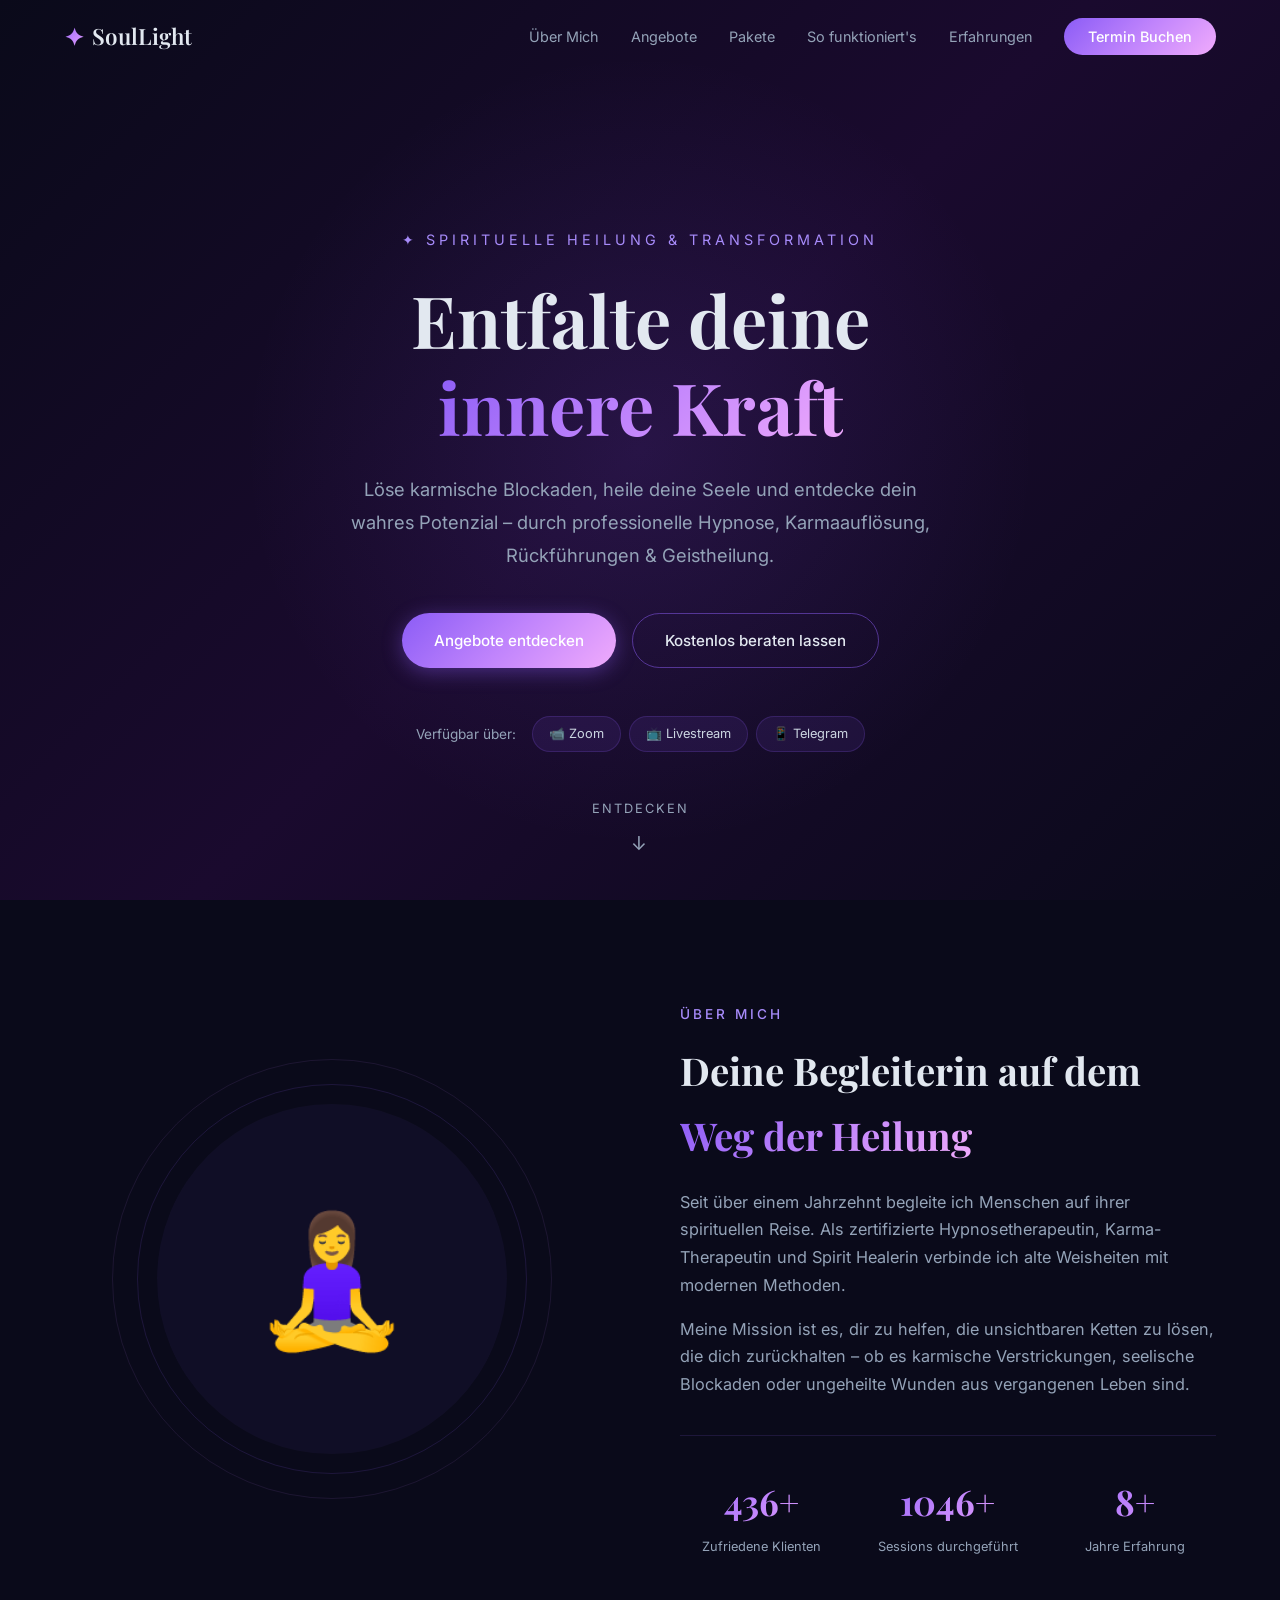
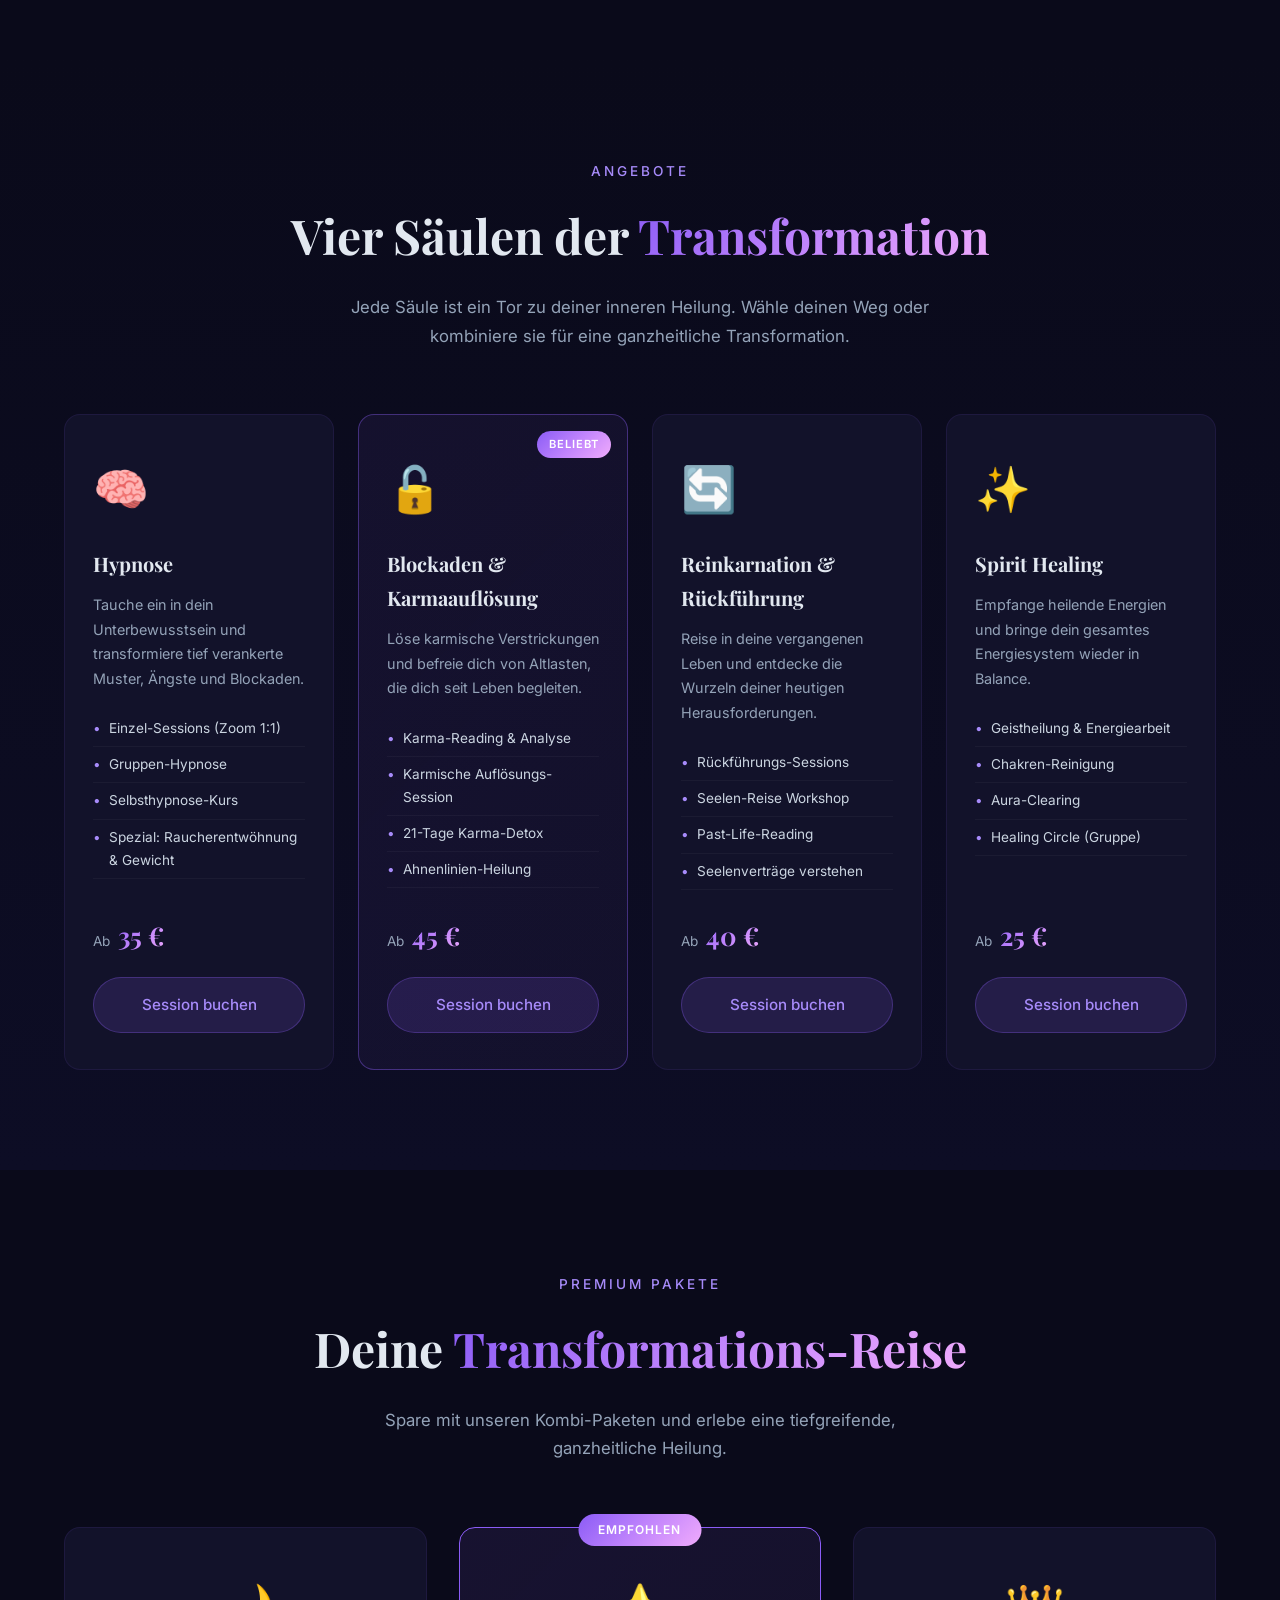
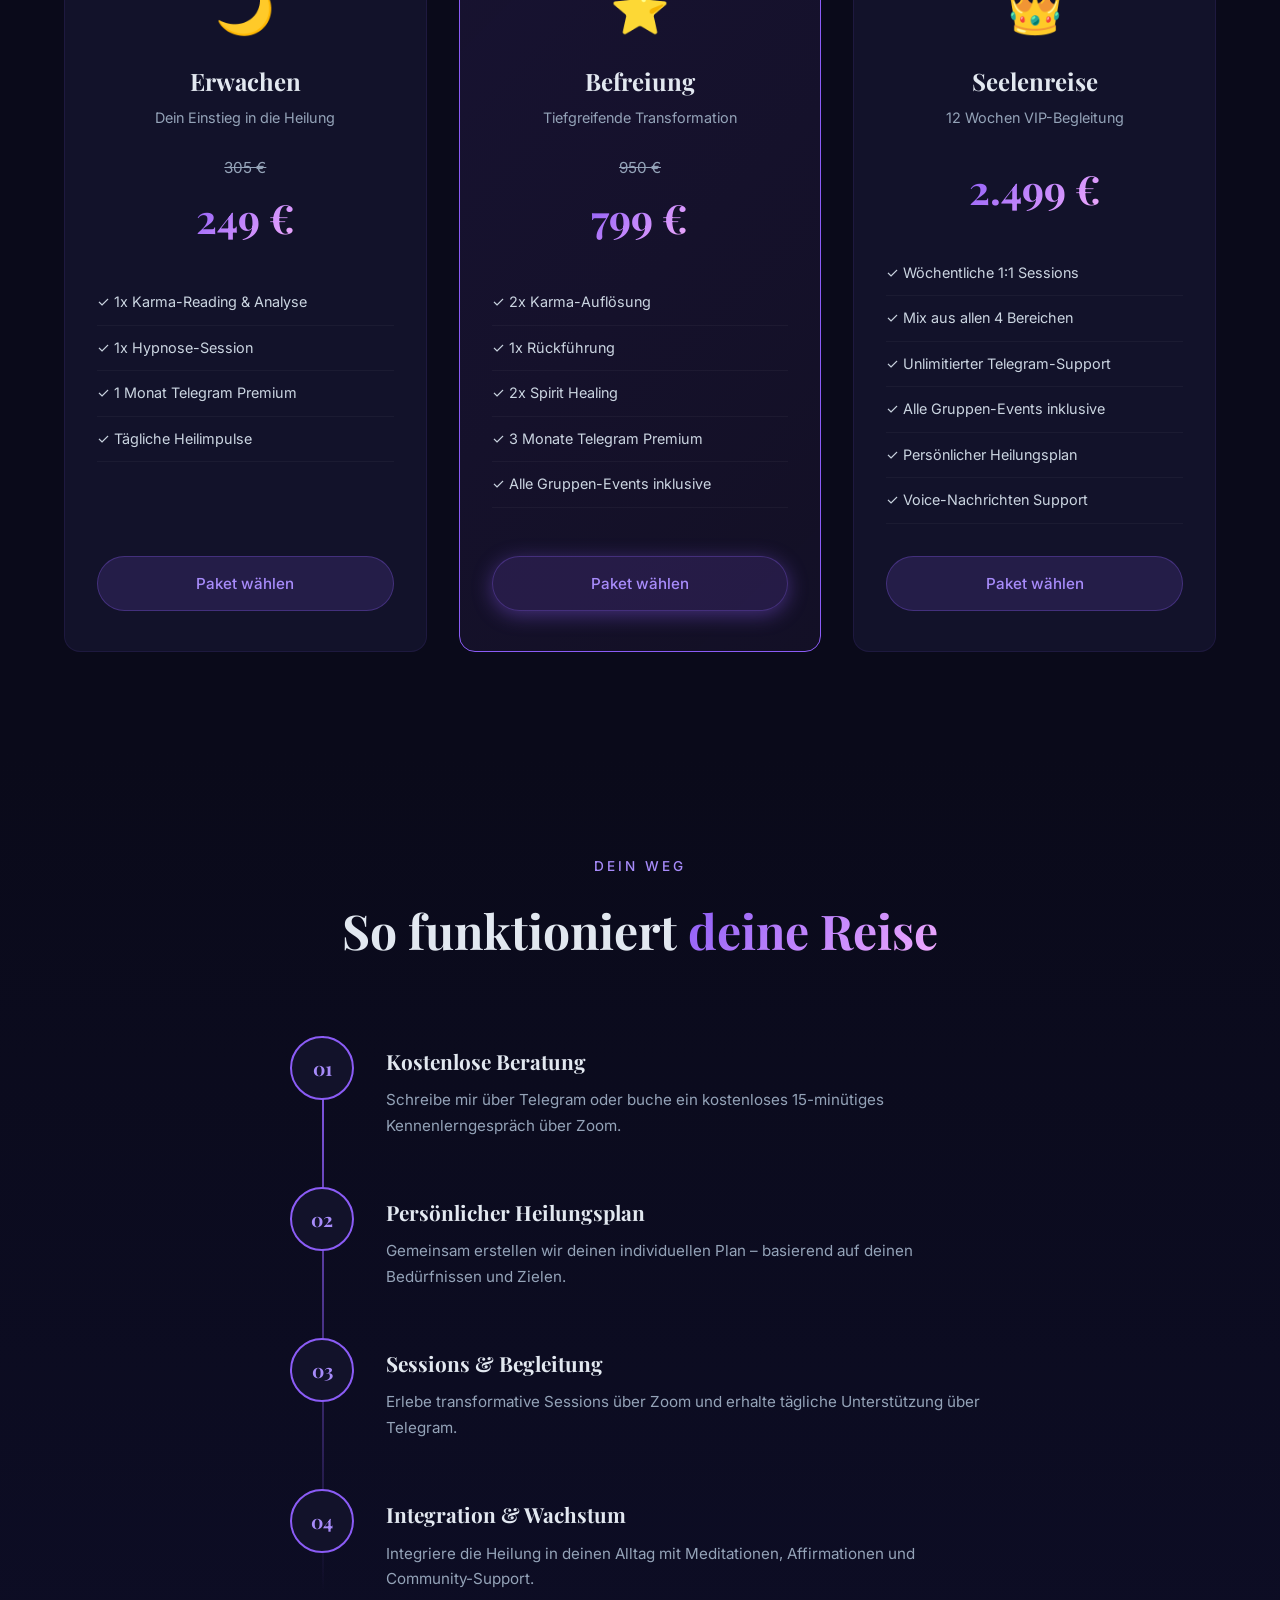
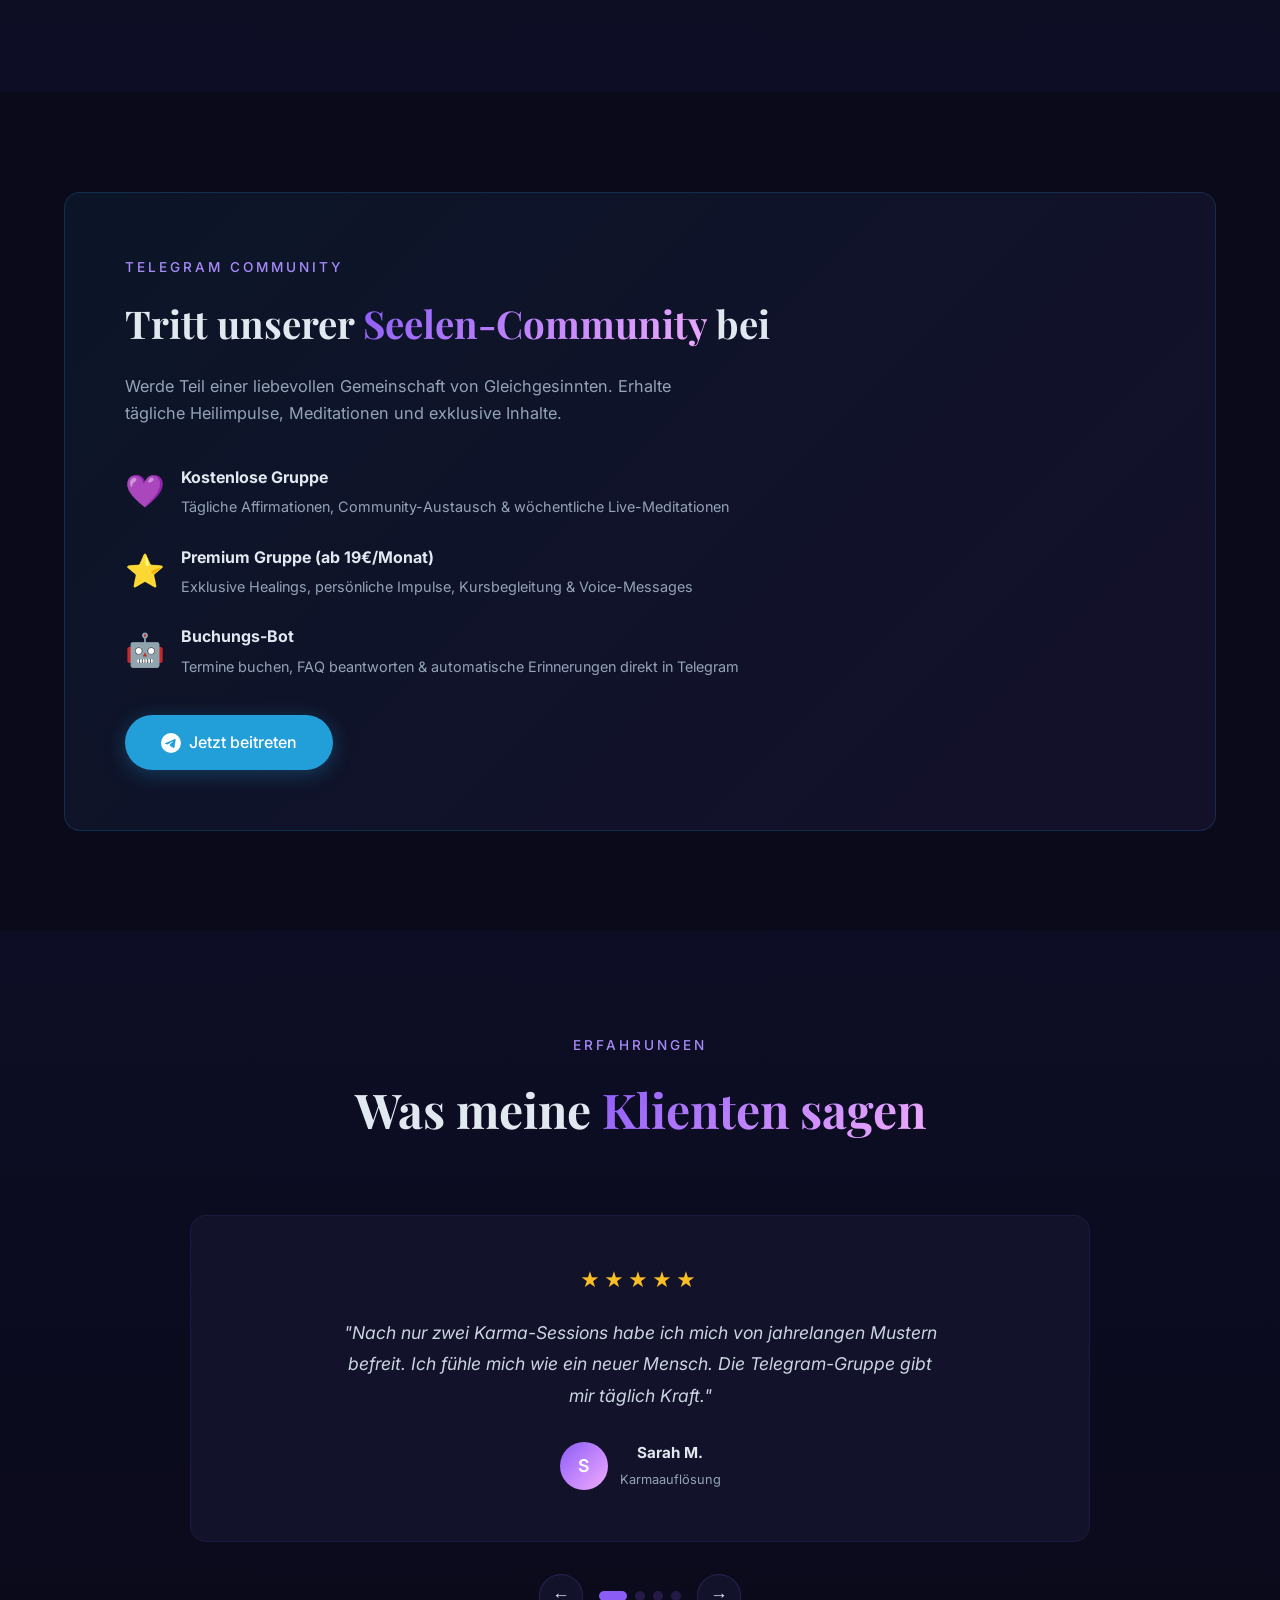
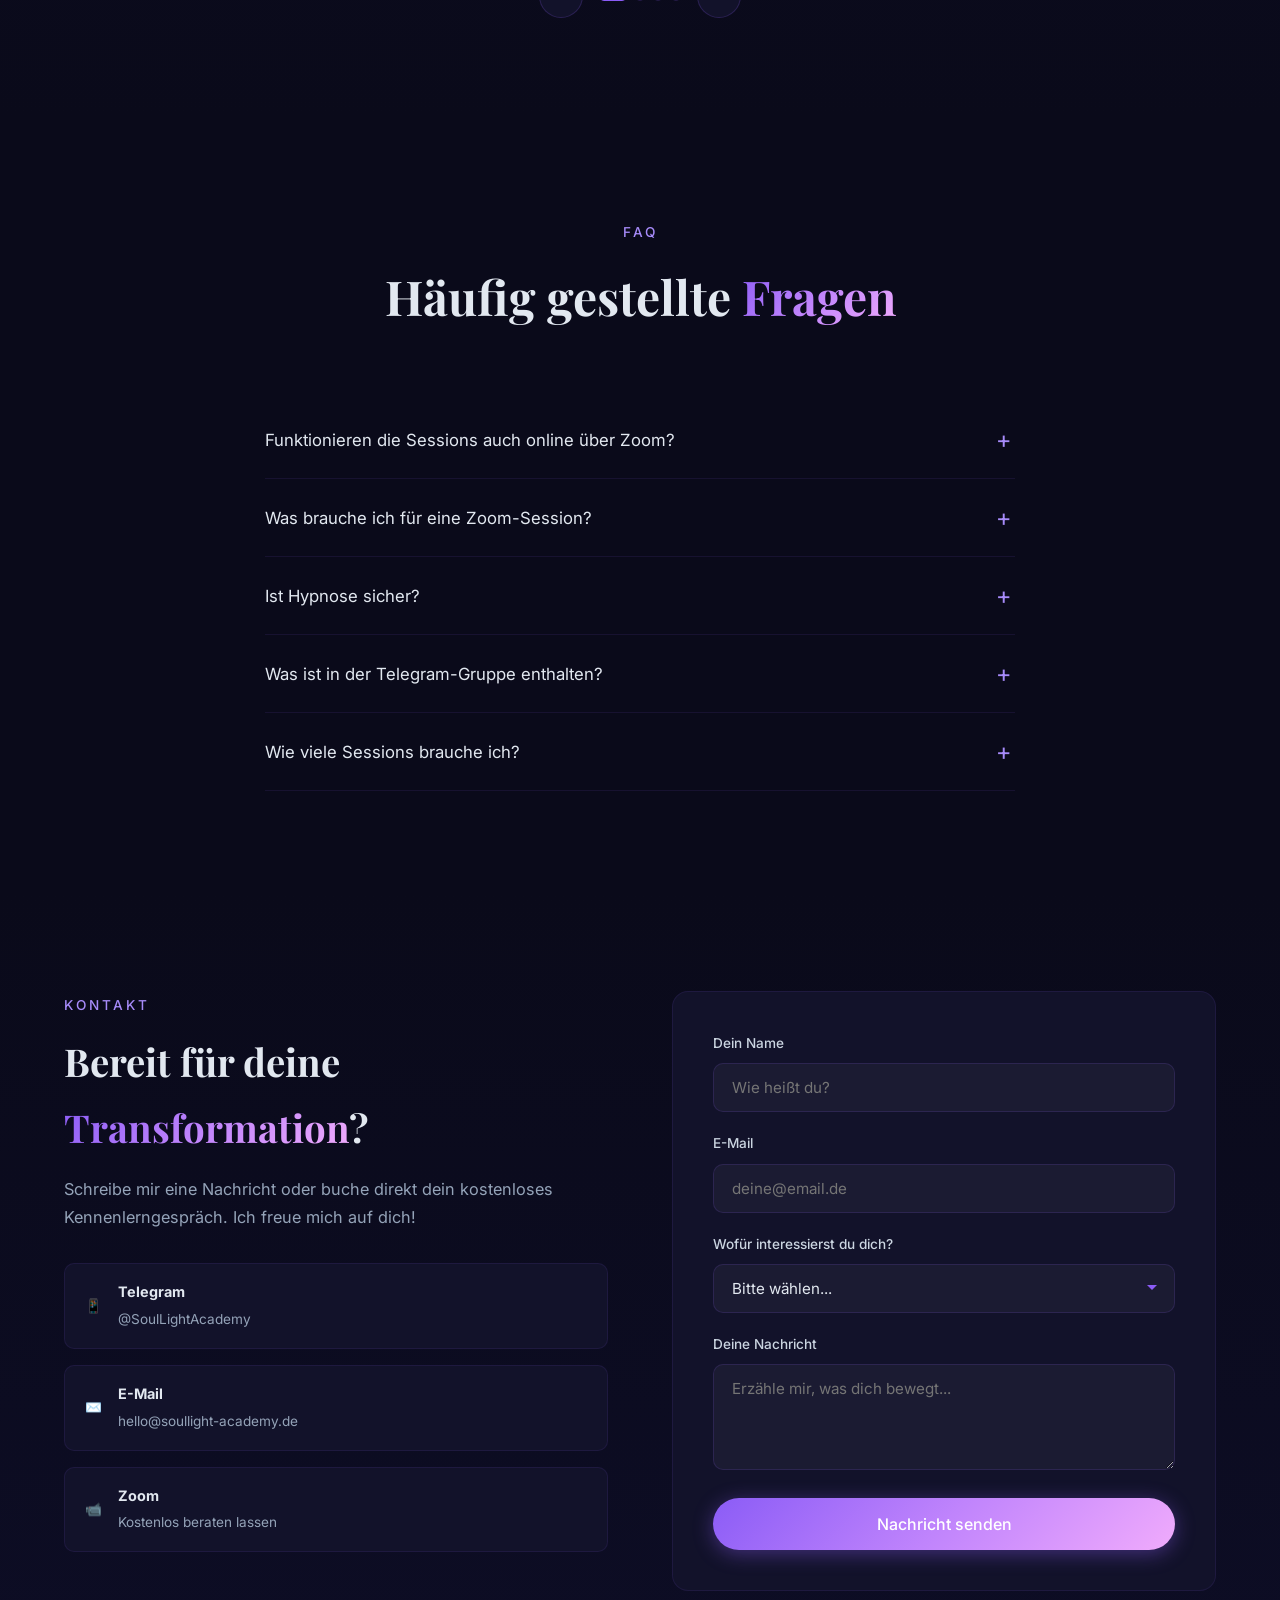
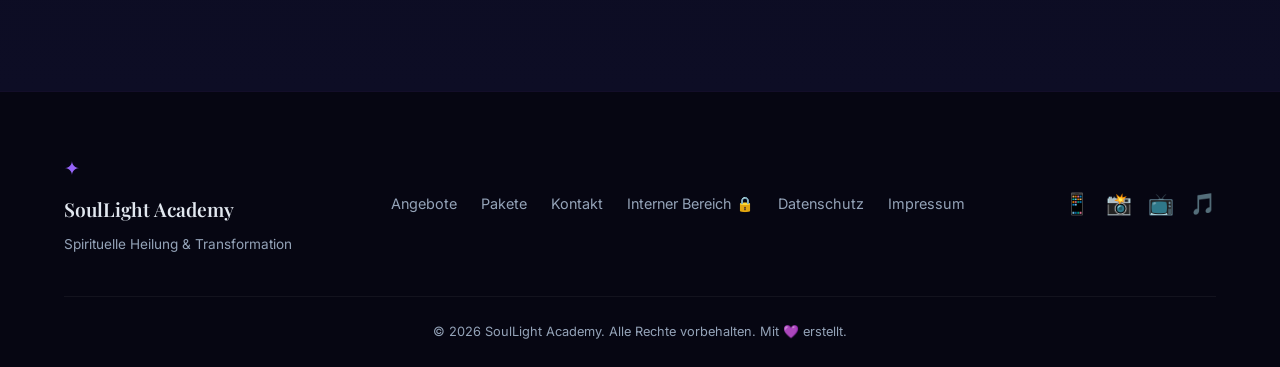
==== index.html @ 34b4da21 "SoulLight Academy - Initial commit: Homepage, Konzept, Login, Business Plan" ====
<!DOCTYPE html>
<html lang="de">
<head>
    <meta charset="UTF-8">
    <meta name="viewport" content="width=device-width, initial-scale=1.0">
    <title>SoulLight Academy – Spirituelle Heilung & Transformation</title>
    <meta name="description" content="Hypnose, Karmaauflösung, Reinkarnation & Spirit Healing – Online Sessions über Zoom, Livestream & Telegram. Deine spirituelle Reise beginnt hier.">
    <link rel="preconnect" href="https://fonts.googleapis.com">
    <link rel="preconnect" href="https://fonts.gstatic.com" crossorigin>
    <link href="https://fonts.googleapis.com/css2?family=Playfair+Display:ital,wght@0,400;0,600;0,700;1,400&family=Inter:wght@300;400;500;600&display=swap" rel="stylesheet">
    <link rel="stylesheet" href="styles.css">
</head>
<body>
    <!-- ===== NAVIGATION ===== -->
    <nav class="navbar" id="navbar">
        <div class="nav-container">
            <a href="#hero" class="nav-logo">
                <span class="logo-icon">✦</span>
                <span>SoulLight</span>
            </a>
            <ul class="nav-links" id="navLinks">
                <li><a href="#about">Über Mich</a></li>
                <li><a href="#services">Angebote</a></li>
                <li><a href="#packages">Pakete</a></li>
                <li><a href="#process">So funktioniert's</a></li>
                <li><a href="#testimonials">Erfahrungen</a></li>
                <li><a href="#contact" class="nav-cta">Termin Buchen</a></li>
            </ul>
            <button class="nav-toggle" id="navToggle" aria-label="Menü öffnen">
                <span></span><span></span><span></span>
            </button>
        </div>
    </nav>

    <!-- ===== HERO ===== -->
    <section class="hero" id="hero">
        <div class="hero-particles" id="particles"></div>
        <div class="hero-content">
            <p class="hero-tagline" data-aos="fade-up">✦ Spirituelle Heilung & Transformation</p>
            <h1 data-aos="fade-up" data-delay="100">
                Entfalte deine<br>
                <span class="gradient-text">innere Kraft</span>
            </h1>
            <p class="hero-description" data-aos="fade-up" data-delay="200">
                Löse karmische Blockaden, heile deine Seele und entdecke dein wahres Potenzial – 
                durch professionelle Hypnose, Karmaauflösung, Rückführungen & Geistheilung.
            </p>
            <div class="hero-buttons" data-aos="fade-up" data-delay="300">
                <a href="#services" class="btn btn-primary">Angebote entdecken</a>
                <a href="#contact" class="btn btn-outline">Kostenlos beraten lassen</a>
            </div>
            <div class="hero-platforms" data-aos="fade-up" data-delay="400">
                <span>Verfügbar über:</span>
                <div class="platform-badges">
                    <span class="badge">📹 Zoom</span>
                    <span class="badge">📺 Livestream</span>
                    <span class="badge">📱 Telegram</span>
                </div>
            </div>
        </div>
        <div class="hero-scroll">
            <a href="#about">
                <span>Entdecken</span>
                <div class="scroll-arrow">↓</div>
            </a>
        </div>
    </section>

    <!-- ===== ABOUT ===== -->
    <section class="section about" id="about">
        <div class="container">
            <div class="about-grid">
                <div class="about-image" data-aos="fade-right">
                    <div class="image-placeholder">
                        <div class="aura-ring"></div>
                        <div class="aura-ring ring-2"></div>
                        <div class="about-icon">🧘‍♀️</div>
                    </div>
                </div>
                <div class="about-content" data-aos="fade-left">
                    <span class="section-label">Über Mich</span>
                    <h2>Deine Begleiterin auf dem <span class="gradient-text">Weg der Heilung</span></h2>
                    <p>
                        Seit über einem Jahrzehnt begleite ich Menschen auf ihrer spirituellen Reise. 
                        Als zertifizierte Hypnosetherapeutin, Karma-Therapeutin und Spirit Healerin 
                        verbinde ich alte Weisheiten mit modernen Methoden.
                    </p>
                    <p>
                        Meine Mission ist es, dir zu helfen, die unsichtbaren Ketten zu lösen, 
                        die dich zurückhalten – ob es karmische Verstrickungen, seelische Blockaden 
                        oder ungeheilte Wunden aus vergangenen Leben sind.
                    </p>
                    <div class="about-stats">
                        <div class="stat">
                            <span class="stat-number" data-count="500">0</span>
                            <span class="stat-label">Zufriedene Klienten</span>
                        </div>
                        <div class="stat">
                            <span class="stat-number" data-count="1200">0</span>
                            <span class="stat-label">Sessions durchgeführt</span>
                        </div>
                        <div class="stat">
                            <span class="stat-number" data-count="10">0</span>
                            <span class="stat-label">Jahre Erfahrung</span>
                        </div>
                    </div>
                </div>
            </div>
        </div>
    </section>

    <!-- ===== SERVICES ===== -->
    <section class="section services" id="services">
        <div class="container">
            <div class="section-header" data-aos="fade-up">
                <span class="section-label">Angebote</span>
                <h2>Vier Säulen der <span class="gradient-text">Transformation</span></h2>
                <p class="section-desc">Jede Säule ist ein Tor zu deiner inneren Heilung. Wähle deinen Weg oder kombiniere sie für eine ganzheitliche Transformation.</p>
            </div>

            <div class="services-grid">
                <!-- Hypnose -->
                <div class="service-card" data-aos="fade-up" data-delay="0">
                    <div class="card-glow"></div>
                    <div class="card-icon">🧠</div>
                    <h3>Hypnose</h3>
                    <p>Tauche ein in dein Unterbewusstsein und transformiere tief verankerte Muster, Ängste und Blockaden.</p>
                    <ul class="card-features">
                        <li>Einzel-Sessions (Zoom 1:1)</li>
                        <li>Gruppen-Hypnose</li>
                        <li>Selbsthypnose-Kurs</li>
                        <li>Spezial: Raucherentwöhnung & Gewicht</li>
                    </ul>
                    <div class="card-price">
                        <span>Ab</span>
                        <strong>35 €</strong>
                    </div>
                    <a href="#contact" class="btn btn-card">Session buchen</a>
                </div>

                <!-- Karma -->
                <div class="service-card featured" data-aos="fade-up" data-delay="100">
                    <div class="card-badge">Beliebt</div>
                    <div class="card-glow"></div>
                    <div class="card-icon">🔓</div>
                    <h3>Blockaden & Karmaauflösung</h3>
                    <p>Löse karmische Verstrickungen und befreie dich von Altlasten, die dich seit Leben begleiten.</p>
                    <ul class="card-features">
                        <li>Karma-Reading & Analyse</li>
                        <li>Karmische Auflösungs-Session</li>
                        <li>21-Tage Karma-Detox</li>
                        <li>Ahnenlinien-Heilung</li>
                    </ul>
                    <div class="card-price">
                        <span>Ab</span>
                        <strong>45 €</strong>
                    </div>
                    <a href="#contact" class="btn btn-card">Session buchen</a>
                </div>

                <!-- Reinkarnation -->
                <div class="service-card" data-aos="fade-up" data-delay="200">
                    <div class="card-glow"></div>
                    <div class="card-icon">🔄</div>
                    <h3>Reinkarnation & Rückführung</h3>
                    <p>Reise in deine vergangenen Leben und entdecke die Wurzeln deiner heutigen Herausforderungen.</p>
                    <ul class="card-features">
                        <li>Rückführungs-Sessions</li>
                        <li>Seelen-Reise Workshop</li>
                        <li>Past-Life-Reading</li>
                        <li>Seelenverträge verstehen</li>
                    </ul>
                    <div class="card-price">
                        <span>Ab</span>
                        <strong>40 €</strong>
                    </div>
                    <a href="#contact" class="btn btn-card">Session buchen</a>
                </div>

                <!-- Spirit Healing -->
                <div class="service-card" data-aos="fade-up" data-delay="300">
                    <div class="card-glow"></div>
                    <div class="card-icon">✨</div>
                    <h3>Spirit Healing</h3>
                    <p>Empfange heilende Energien und bringe dein gesamtes Energiesystem wieder in Balance.</p>
                    <ul class="card-features">
                        <li>Geistheilung & Energiearbeit</li>
                        <li>Chakren-Reinigung</li>
                        <li>Aura-Clearing</li>
                        <li>Healing Circle (Gruppe)</li>
                    </ul>
                    <div class="card-price">
                        <span>Ab</span>
                        <strong>25 €</strong>
                    </div>
                    <a href="#contact" class="btn btn-card">Session buchen</a>
                </div>
            </div>
        </div>
    </section>

    <!-- ===== PACKAGES ===== -->
    <section class="section packages" id="packages">
        <div class="container">
            <div class="section-header" data-aos="fade-up">
                <span class="section-label">Premium Pakete</span>
                <h2>Deine <span class="gradient-text">Transformations-Reise</span></h2>
                <p class="section-desc">Spare mit unseren Kombi-Paketen und erlebe eine tiefgreifende, ganzheitliche Heilung.</p>
            </div>

            <div class="packages-grid">
                <!-- Starter -->
                <div class="package-card" data-aos="fade-up" data-delay="0">
                    <div class="package-header">
                        <span class="package-emoji">🌙</span>
                        <h3>Erwachen</h3>
                        <p class="package-subtitle">Dein Einstieg in die Heilung</p>
                    </div>
                    <div class="package-price">
                        <span class="price-old">305 €</span>
                        <span class="price-current">249 €</span>
                    </div>
                    <ul class="package-features">
                        <li>✓ 1x Karma-Reading & Analyse</li>
                        <li>✓ 1x Hypnose-Session</li>
                        <li>✓ 1 Monat Telegram Premium</li>
                        <li>✓ Tägliche Heilimpulse</li>
                    </ul>
                    <a href="#contact" class="btn btn-package">Paket wählen</a>
                </div>

                <!-- Transformation -->
                <div class="package-card package-featured" data-aos="fade-up" data-delay="100">
                    <div class="package-badge">Empfohlen</div>
                    <div class="package-header">
                        <span class="package-emoji">⭐</span>
                        <h3>Befreiung</h3>
                        <p class="package-subtitle">Tiefgreifende Transformation</p>
                    </div>
                    <div class="package-price">
                        <span class="price-old">950 €</span>
                        <span class="price-current">799 €</span>
                    </div>
                    <ul class="package-features">
                        <li>✓ 2x Karma-Auflösung</li>
                        <li>✓ 1x Rückführung</li>
                        <li>✓ 2x Spirit Healing</li>
                        <li>✓ 3 Monate Telegram Premium</li>
                        <li>✓ Alle Gruppen-Events inklusive</li>
                    </ul>
                    <a href="#contact" class="btn btn-primary btn-package">Paket wählen</a>
                </div>

                <!-- VIP -->
                <div class="package-card" data-aos="fade-up" data-delay="200">
                    <div class="package-header">
                        <span class="package-emoji">👑</span>
                        <h3>Seelenreise</h3>
                        <p class="package-subtitle">12 Wochen VIP-Begleitung</p>
                    </div>
                    <div class="package-price">
                        <span class="price-current">2.499 €</span>
                    </div>
                    <ul class="package-features">
                        <li>✓ Wöchentliche 1:1 Sessions</li>
                        <li>✓ Mix aus allen 4 Bereichen</li>
                        <li>✓ Unlimitierter Telegram-Support</li>
                        <li>✓ Alle Gruppen-Events inklusive</li>
                        <li>✓ Persönlicher Heilungsplan</li>
                        <li>✓ Voice-Nachrichten Support</li>
                    </ul>
                    <a href="#contact" class="btn btn-package">Paket wählen</a>
                </div>
            </div>
        </div>
    </section>

    <!-- ===== PROCESS ===== -->
    <section class="section process" id="process">
        <div class="container">
            <div class="section-header" data-aos="fade-up">
                <span class="section-label">Dein Weg</span>
                <h2>So funktioniert <span class="gradient-text">deine Reise</span></h2>
            </div>

            <div class="process-steps">
                <div class="process-line"></div>

                <div class="process-step" data-aos="fade-up" data-delay="0">
                    <div class="step-number">01</div>
                    <div class="step-content">
                        <h3>Kostenlose Beratung</h3>
                        <p>Schreibe mir über Telegram oder buche ein kostenloses 15-minütiges Kennenlerngespräch über Zoom.</p>
                    </div>
                </div>

                <div class="process-step" data-aos="fade-up" data-delay="100">
                    <div class="step-number">02</div>
                    <div class="step-content">
                        <h3>Persönlicher Heilungsplan</h3>
                        <p>Gemeinsam erstellen wir deinen individuellen Plan – basierend auf deinen Bedürfnissen und Zielen.</p>
                    </div>
                </div>

                <div class="process-step" data-aos="fade-up" data-delay="200">
                    <div class="step-number">03</div>
                    <div class="step-content">
                        <h3>Sessions & Begleitung</h3>
                        <p>Erlebe transformative Sessions über Zoom und erhalte tägliche Unterstützung über Telegram.</p>
                    </div>
                </div>

                <div class="process-step" data-aos="fade-up" data-delay="300">
                    <div class="step-number">04</div>
                    <div class="step-content">
                        <h3>Integration & Wachstum</h3>
                        <p>Integriere die Heilung in deinen Alltag mit Meditationen, Affirmationen und Community-Support.</p>
                    </div>
                </div>
            </div>
        </div>
    </section>

    <!-- ===== TELEGRAM ===== -->
    <section class="section telegram" id="telegram">
        <div class="container">
            <div class="telegram-content" data-aos="fade-up">
                <div class="telegram-info">
                    <span class="section-label">Telegram Community</span>
                    <h2>Tritt unserer <span class="gradient-text">Seelen-Community</span> bei</h2>
                    <p>Werde Teil einer liebevollen Gemeinschaft von Gleichgesinnten. Erhalte tägliche Heilimpulse, Meditationen und exklusive Inhalte.</p>
                    
                    <div class="telegram-features">
                        <div class="tg-feature">
                            <span class="tg-icon">💜</span>
                            <div>
                                <strong>Kostenlose Gruppe</strong>
                                <p>Tägliche Affirmationen, Community-Austausch & wöchentliche Live-Meditationen</p>
                            </div>
                        </div>
                        <div class="tg-feature">
                            <span class="tg-icon">⭐</span>
                            <div>
                                <strong>Premium Gruppe (ab 19€/Monat)</strong>
                                <p>Exklusive Healings, persönliche Impulse, Kursbegleitung & Voice-Messages</p>
                            </div>
                        </div>
                        <div class="tg-feature">
                            <span class="tg-icon">🤖</span>
                            <div>
                                <strong>Buchungs-Bot</strong>
                                <p>Termine buchen, FAQ beantworten & automatische Erinnerungen direkt in Telegram</p>
                            </div>
                        </div>
                    </div>

                    <a href="https://t.me/SoulLightAcademy" target="_blank" class="btn btn-telegram">
                        <svg width="20" height="20" viewBox="0 0 24 24" fill="currentColor"><path d="M11.944 0A12 12 0 0 0 0 12a12 12 0 0 0 12 12 12 12 0 0 0 12-12A12 12 0 0 0 12 0a12 12 0 0 0-.056 0zm4.962 7.224c.1-.002.321.023.465.14a.506.506 0 0 1 .171.325c.016.093.036.306.02.472-.18 1.898-.962 6.502-1.36 8.627-.168.9-.499 1.201-.82 1.23-.696.065-1.225-.46-1.9-.902-1.056-.693-1.653-1.124-2.678-1.8-1.185-.78-.417-1.21.258-1.91.177-.184 3.247-2.977 3.307-3.23.007-.032.014-.15-.056-.212s-.174-.041-.249-.024c-.106.024-1.793 1.14-5.061 3.345-.48.33-.913.49-1.302.48-.428-.008-1.252-.241-1.865-.44-.752-.245-1.349-.374-1.297-.789.027-.216.325-.437.893-.663 3.498-1.524 5.83-2.529 6.998-3.014 3.332-1.386 4.025-1.627 4.476-1.635z"/></svg>
                        Jetzt beitreten
                    </a>
                </div>
            </div>
        </div>
    </section>

    <!-- ===== TESTIMONIALS ===== -->
    <section class="section testimonials" id="testimonials">
        <div class="container">
            <div class="section-header" data-aos="fade-up">
                <span class="section-label">Erfahrungen</span>
                <h2>Was meine <span class="gradient-text">Klienten sagen</span></h2>
            </div>

            <div class="testimonials-slider" data-aos="fade-up">
                <div class="testimonial-track" id="testimonialTrack">
                    <div class="testimonial-card">
                        <div class="testimonial-stars">★★★★★</div>
                        <p>"Nach nur zwei Karma-Sessions habe ich mich von jahrelangen Mustern befreit. Ich fühle mich wie ein neuer Mensch. Die Telegram-Gruppe gibt mir täglich Kraft."</p>
                        <div class="testimonial-author">
                            <div class="author-avatar">S</div>
                            <div>
                                <strong>Sarah M.</strong>
                                <span>Karmaauflösung</span>
                            </div>
                        </div>
                    </div>

                    <div class="testimonial-card">
                        <div class="testimonial-stars">★★★★★</div>
                        <p>"Die Rückführung hat mir gezeigt, warum ich bestimmte Ängste hatte. Seit der Session sind sie verschwunden. Absolut lebensverändernd!"</p>
                        <div class="testimonial-author">
                            <div class="author-avatar">M</div>
                            <div>
                                <strong>Michael K.</strong>
                                <span>Reinkarnation</span>
                            </div>
                        </div>
                    </div>

                    <div class="testimonial-card">
                        <div class="testimonial-stars">★★★★★</div>
                        <p>"Die Hypnose-Sessions über Zoom waren unglaublich intensiv. Ich hätte nie gedacht, dass das online so gut funktioniert. Besser als jede Praxis!"</p>
                        <div class="testimonial-author">
                            <div class="author-avatar">L</div>
                            <div>
                                <strong>Laura B.</strong>
                                <span>Hypnose</span>
                            </div>
                        </div>
                    </div>

                    <div class="testimonial-card">
                        <div class="testimonial-stars">★★★★★</div>
                        <p>"Das VIP-Paket war die beste Investition meines Lebens. 12 Wochen intensive Begleitung haben alles verändert. Die Kombination aus allen Methoden ist einzigartig."</p>
                        <div class="testimonial-author">
                            <div class="author-avatar">A</div>
                            <div>
                                <strong>Anna W.</strong>
                                <span>VIP Seelenreise</span>
                            </div>
                        </div>
                    </div>
                </div>

                <div class="testimonial-nav">
                    <button class="testi-btn testi-prev" id="testiPrev" aria-label="Vorherige">←</button>
                    <div class="testi-dots" id="testiDots"></div>
                    <button class="testi-btn testi-next" id="testiNext" aria-label="Nächste">→</button>
                </div>
            </div>
        </div>
    </section>

    <!-- ===== FAQ ===== -->
    <section class="section faq" id="faq">
        <div class="container">
            <div class="section-header" data-aos="fade-up">
                <span class="section-label">FAQ</span>
                <h2>Häufig gestellte <span class="gradient-text">Fragen</span></h2>
            </div>

            <div class="faq-list" data-aos="fade-up">
                <div class="faq-item">
                    <button class="faq-question">
                        <span>Funktionieren die Sessions auch online über Zoom?</span>
                        <span class="faq-toggle">+</span>
                    </button>
                    <div class="faq-answer">
                        <p>Ja, absolut! Energie kennt keine Grenzen. Meine Online-Sessions über Zoom sind genauso wirkungsvoll wie vor Ort. Viele Klienten berichten sogar, dass sie sich in ihrer vertrauten Umgebung besser öffnen können.</p>
                    </div>
                </div>

                <div class="faq-item">
                    <button class="faq-question">
                        <span>Was brauche ich für eine Zoom-Session?</span>
                        <span class="faq-toggle">+</span>
                    </button>
                    <div class="faq-answer">
                        <p>Du brauchst lediglich einen ruhigen Raum, eine stabile Internetverbindung, Kopfhörer und ein Gerät mit Kamera (Laptop, Tablet oder Handy). Ich empfehle, dich bequem hinzulegen.</p>
                    </div>
                </div>

                <div class="faq-item">
                    <button class="faq-question">
                        <span>Ist Hypnose sicher?</span>
                        <span class="faq-toggle">+</span>
                    </button>
                    <div class="faq-answer">
                        <p>Ja, therapeutische Hypnose ist absolut sicher. Du behältst jederzeit die volle Kontrolle und kannst die Hypnose jederzeit beenden. Es ist ein natürlicher Zustand tiefer Entspannung.</p>
                    </div>
                </div>

                <div class="faq-item">
                    <button class="faq-question">
                        <span>Was ist in der Telegram-Gruppe enthalten?</span>
                        <span class="faq-toggle">+</span>
                    </button>
                    <div class="faq-answer">
                        <p>In der kostenlosen Gruppe erhältst du tägliche Affirmationen und Community-Austausch. Die Premium-Gruppe bietet exklusive Healings, persönliche Voice-Messages, Kursbegleitung und direkten Support.</p>
                    </div>
                </div>

                <div class="faq-item">
                    <button class="faq-question">
                        <span>Wie viele Sessions brauche ich?</span>
                        <span class="faq-toggle">+</span>
                    </button>
                    <div class="faq-answer">
                        <p>Das ist sehr individuell. Manche Klienten spüren bereits nach einer Session deutliche Veränderungen. Für tiefgreifende Transformation empfehle ich mindestens 3-4 Sessions oder eines unserer Pakete.</p>
                    </div>
                </div>
            </div>
        </div>
    </section>

    <!-- ===== CONTACT / CTA ===== -->
    <section class="section contact" id="contact">
        <div class="container">
            <div class="contact-grid">
                <div class="contact-info" data-aos="fade-right">
                    <span class="section-label">Kontakt</span>
                    <h2>Bereit für deine <span class="gradient-text">Transformation</span>?</h2>
                    <p>Schreibe mir eine Nachricht oder buche direkt dein kostenloses Kennenlerngespräch. Ich freue mich auf dich!</p>
                    
                    <div class="contact-channels">
                        <a href="https://t.me/SoulLightAcademy" class="contact-channel" target="_blank">
                            <span class="channel-icon">📱</span>
                            <div>
                                <strong>Telegram</strong>
                                <span>@SoulLightAcademy</span>
                            </div>
                        </a>
                        <a href="mailto:hello@soullight-academy.de" class="contact-channel">
                            <span class="channel-icon">✉️</span>
                            <div>
                                <strong>E-Mail</strong>
                                <span>hello@soullight-academy.de</span>
                            </div>
                        </a>
                        <a href="#" class="contact-channel">
                            <span class="channel-icon">📹</span>
                            <div>
                                <strong>Zoom</strong>
                                <span>Kostenlos beraten lassen</span>
                            </div>
                        </a>
                    </div>
                </div>

                <div class="contact-form-wrap" data-aos="fade-left">
                    <form class="contact-form" id="contactForm">
                        <div class="form-group">
                            <label for="name">Dein Name</label>
                            <input type="text" id="name" name="name" placeholder="Wie heißt du?" required>
                        </div>
                        <div class="form-group">
                            <label for="email">E-Mail</label>
                            <input type="email" id="email" name="email" placeholder="deine@email.de" required>
                        </div>
                        <div class="form-group">
                            <label for="service">Wofür interessierst du dich?</label>
                            <select id="service" name="service" required>
                                <option value="" disabled selected>Bitte wählen...</option>
                                <option value="hypnose">🧠 Hypnose</option>
                                <option value="karma">🔓 Karmaauflösung</option>
                                <option value="reinkarnation">🔄 Reinkarnation</option>
                                <option value="spirit-healing">✨ Spirit Healing</option>
                                <option value="paket-erwachen">🌙 Paket: Erwachen</option>
                                <option value="paket-befreiung">⭐ Paket: Befreiung</option>
                                <option value="paket-seelenreise">👑 Paket: Seelenreise</option>
                                <option value="telegram">📱 Telegram Gruppe</option>
                                <option value="sonstiges">Sonstiges</option>
                            </select>
                        </div>
                        <div class="form-group">
                            <label for="message">Deine Nachricht</label>
                            <textarea id="message" name="message" rows="4" placeholder="Erzähle mir, was dich bewegt..."></textarea>
                        </div>
                        <button type="submit" class="btn btn-primary btn-submit">
                            <span>Nachricht senden</span>
                            <span class="btn-loader" style="display:none;">Sende...</span>
                        </button>
                        <div class="form-success" id="formSuccess" style="display:none;">
                            <span>✨</span> Danke für deine Nachricht! Ich melde mich innerhalb von 24 Stunden bei dir.
                        </div>
                    </form>
                </div>
            </div>
        </div>
    </section>

    <!-- ===== FOOTER ===== -->
    <footer class="footer">
        <div class="container">
            <div class="footer-content">
                <div class="footer-brand">
                    <span class="logo-icon">✦</span>
                    <span class="footer-logo">SoulLight Academy</span>
                    <p>Spirituelle Heilung & Transformation</p>
                </div>
                <div class="footer-links">
                    <a href="#services">Angebote</a>
                    <a href="#packages">Pakete</a>
                    <a href="#contact">Kontakt</a>
                    <a href="login.html">Interner Bereich 🔒</a>
                    <a href="#">Datenschutz</a>
                    <a href="#">Impressum</a>
                </div>
                <div class="footer-social">
                    <a href="https://t.me/SoulLightAcademy" aria-label="Telegram" target="_blank">📱</a>
                    <a href="#" aria-label="Instagram">📸</a>
                    <a href="#" aria-label="YouTube">📺</a>
                    <a href="#" aria-label="TikTok">🎵</a>
                </div>
            </div>
            <div class="footer-bottom">
                <p>© 2026 SoulLight Academy. Alle Rechte vorbehalten. Mit 💜 erstellt.</p>
            </div>
        </div>
    </footer>

    <script src="script.js"></script>
</body>
</html>
---- styles.css ----
/* ===== CSS VARIABLES ===== */
:root {
    --primary: #8b5cf6;
    --primary-dark: #7c3aed;
    --primary-light: #a78bfa;
    --accent: #c084fc;
    --bg-dark: #0a0a1a;
    --bg-card: #12122a;
    --bg-card-hover: #1a1a3e;
    --text: #e2e8f0;
    --text-muted: #94a3b8;
    --text-light: #cbd5e1;
    --gold: #fbbf24;
    --gradient: linear-gradient(135deg, #8b5cf6, #c084fc, #f0abfc);
    --gradient-bg: linear-gradient(135deg, #0a0a1a 0%, #1a0a2e 50%, #0a0a1a 100%);
    --shadow: 0 20px 60px rgba(139, 92, 246, 0.15);
    --shadow-lg: 0 30px 80px rgba(139, 92, 246, 0.25);
    --radius: 16px;
    --radius-sm: 10px;
    --transition: 0.3s cubic-bezier(0.4, 0, 0.2, 1);
    --font-heading: 'Playfair Display', Georgia, serif;
    --font-body: 'Inter', -apple-system, sans-serif;
}

/* ===== RESET & BASE ===== */
*, *::before, *::after {
    margin: 0;
    padding: 0;
    box-sizing: border-box;
}

html {
    scroll-behavior: smooth;
    scroll-padding-top: 80px;
}

body {
    font-family: var(--font-body);
    background: var(--bg-dark);
    color: var(--text);
    line-height: 1.7;
    overflow-x: hidden;
    -webkit-font-smoothing: antialiased;
}

.container {
    max-width: 1200px;
    margin: 0 auto;
    padding: 0 24px;
}

.section {
    padding: 100px 0;
    position: relative;
}

.gradient-text {
    background: var(--gradient);
    -webkit-background-clip: text;
    -webkit-text-fill-color: transparent;
    background-clip: text;
}

.section-label {
    display: inline-block;
    font-size: 0.85rem;
    font-weight: 500;
    color: var(--primary-light);
    text-transform: uppercase;
    letter-spacing: 3px;
    margin-bottom: 12px;
}

.section-header {
    text-align: center;
    margin-bottom: 64px;
}

.section-header h2 {
    font-family: var(--font-heading);
    font-size: clamp(2rem, 4vw, 3rem);
    margin-bottom: 16px;
}

.section-desc {
    color: var(--text-muted);
    max-width: 600px;
    margin: 0 auto;
    font-size: 1.05rem;
}

/* ===== BUTTONS ===== */
.btn {
    display: inline-flex;
    align-items: center;
    gap: 8px;
    padding: 14px 32px;
    border-radius: 50px;
    font-weight: 500;
    font-size: 0.95rem;
    text-decoration: none;
    cursor: pointer;
    transition: var(--transition);
    border: none;
    font-family: var(--font-body);
}

.btn-primary {
    background: var(--gradient);
    color: #fff;
    box-shadow: 0 4px 20px rgba(139, 92, 246, 0.4);
}

.btn-primary:hover {
    transform: translateY(-2px);
    box-shadow: 0 8px 30px rgba(139, 92, 246, 0.6);
}

.btn-outline {
    border: 1.5px solid rgba(139, 92, 246, 0.5);
    color: var(--text);
    background: transparent;
}

.btn-outline:hover {
    border-color: var(--primary);
    background: rgba(139, 92, 246, 0.1);
    transform: translateY(-2px);
}

.btn-card {
    width: 100%;
    justify-content: center;
    background: rgba(139, 92, 246, 0.15);
    color: var(--primary-light);
    border: 1px solid rgba(139, 92, 246, 0.3);
}

.btn-card:hover {
    background: var(--gradient);
    color: #fff;
    transform: translateY(-2px);
}

.btn-telegram {
    background: #229ED9;
    color: #fff;
    padding: 14px 36px;
    font-size: 1rem;
    box-shadow: 0 4px 20px rgba(34, 158, 217, 0.3);
}

.btn-telegram:hover {
    background: #1a8bc7;
    transform: translateY(-2px);
    box-shadow: 0 8px 30px rgba(34, 158, 217, 0.5);
}

.btn-telegram svg {
    flex-shrink: 0;
}

.btn-package {
    width: 100%;
    justify-content: center;
    background: rgba(139, 92, 246, 0.15);
    color: var(--primary-light);
    border: 1px solid rgba(139, 92, 246, 0.3);
}

.btn-package:hover {
    background: var(--gradient);
    color: #fff;
}

.btn-submit {
    width: 100%;
    justify-content: center;
    font-size: 1rem;
    padding: 16px;
}

/* ===== NAVBAR ===== */
.navbar {
    position: fixed;
    top: 0;
    left: 0;
    right: 0;
    z-index: 1000;
    padding: 16px 0;
    transition: var(--transition);
}

.navbar.scrolled {
    background: rgba(10, 10, 26, 0.95);
    backdrop-filter: blur(20px);
    -webkit-backdrop-filter: blur(20px);
    border-bottom: 1px solid rgba(139, 92, 246, 0.1);
    padding: 10px 0;
}

.nav-container {
    max-width: 1200px;
    margin: 0 auto;
    padding: 0 24px;
    display: flex;
    align-items: center;
    justify-content: space-between;
}

.nav-logo {
    display: flex;
    align-items: center;
    gap: 8px;
    text-decoration: none;
    font-family: var(--font-heading);
    font-size: 1.4rem;
    font-weight: 600;
    color: var(--text);
}

.logo-icon {
    font-size: 1.5rem;
    background: var(--gradient);
    -webkit-background-clip: text;
    -webkit-text-fill-color: transparent;
    background-clip: text;
    animation: pulse-glow 3s ease-in-out infinite;
}

@keyframes pulse-glow {
    0%, 100% { opacity: 1; }
    50% { opacity: 0.6; }
}

.nav-links {
    display: flex;
    align-items: center;
    gap: 32px;
    list-style: none;
}

.nav-links a {
    text-decoration: none;
    color: var(--text-muted);
    font-size: 0.9rem;
    font-weight: 400;
    transition: var(--transition);
}

.nav-links a:hover {
    color: var(--text);
}

.nav-cta {
    background: var(--gradient) !important;
    -webkit-background-clip: unset !important;
    -webkit-text-fill-color: #fff !important;
    background-clip: unset !important;
    color: #fff !important;
    padding: 10px 24px;
    border-radius: 50px;
    font-weight: 500 !important;
}

.nav-cta:hover {
    box-shadow: 0 4px 20px rgba(139, 92, 246, 0.4);
    transform: translateY(-1px);
}

.nav-toggle {
    display: none;
    flex-direction: column;
    gap: 5px;
    background: none;
    border: none;
    cursor: pointer;
    padding: 5px;
}

.nav-toggle span {
    width: 24px;
    height: 2px;
    background: var(--text);
    transition: var(--transition);
    border-radius: 2px;
}

/* ===== HERO ===== */
.hero {
    min-height: 100vh;
    display: flex;
    align-items: center;
    justify-content: center;
    position: relative;
    background: var(--gradient-bg);
    overflow: hidden;
    padding-top: 80px;
}

.hero::before {
    content: '';
    position: absolute;
    top: 50%;
    left: 50%;
    transform: translate(-50%, -50%);
    width: 800px;
    height: 800px;
    background: radial-gradient(circle, rgba(139, 92, 246, 0.12) 0%, transparent 70%);
    pointer-events: none;
}

.hero-particles {
    position: absolute;
    inset: 0;
    pointer-events: none;
    overflow: hidden;
}

.particle {
    position: absolute;
    width: 4px;
    height: 4px;
    background: var(--primary-light);
    border-radius: 50%;
    opacity: 0;
    animation: float-particle linear infinite;
}

@keyframes float-particle {
    0% {
        opacity: 0;
        transform: translateY(100vh) scale(0);
    }
    10% {
        opacity: 0.6;
    }
    90% {
        opacity: 0.6;
    }
    100% {
        opacity: 0;
        transform: translateY(-100px) scale(1);
    }
}

.hero-content {
    text-align: center;
    position: relative;
    z-index: 2;
    max-width: 800px;
    padding: 0 24px;
}

.hero-tagline {
    font-size: 0.9rem;
    letter-spacing: 4px;
    text-transform: uppercase;
    color: var(--primary-light);
    margin-bottom: 24px;
    font-weight: 400;
}

.hero h1 {
    font-family: var(--font-heading);
    font-size: clamp(2.5rem, 6vw, 4.5rem);
    line-height: 1.2;
    margin-bottom: 24px;
    font-weight: 700;
}

.hero-description {
    font-size: clamp(1rem, 2vw, 1.15rem);
    color: var(--text-muted);
    max-width: 600px;
    margin: 0 auto 40px;
    line-height: 1.8;
}

.hero-buttons {
    display: flex;
    gap: 16px;
    justify-content: center;
    flex-wrap: wrap;
    margin-bottom: 48px;
}

.hero-platforms {
    display: flex;
    align-items: center;
    justify-content: center;
    gap: 16px;
    flex-wrap: wrap;
}

.hero-platforms > span {
    color: var(--text-muted);
    font-size: 0.85rem;
}

.platform-badges {
    display: flex;
    gap: 8px;
}

.badge {
    padding: 6px 16px;
    background: rgba(139, 92, 246, 0.1);
    border: 1px solid rgba(139, 92, 246, 0.2);
    border-radius: 50px;
    font-size: 0.8rem;
    color: var(--text-light);
}

.hero-scroll {
    position: absolute;
    bottom: 40px;
    left: 50%;
    transform: translateX(-50%);
    z-index: 2;
}

.hero-scroll a {
    display: flex;
    flex-direction: column;
    align-items: center;
    gap: 8px;
    text-decoration: none;
    color: var(--text-muted);
    font-size: 0.8rem;
    letter-spacing: 2px;
    text-transform: uppercase;
}

.scroll-arrow {
    animation: bounce 2s ease-in-out infinite;
    font-size: 1.2rem;
}

@keyframes bounce {
    0%, 100% { transform: translateY(0); }
    50% { transform: translateY(8px); }
}

/* ===== ABOUT ===== */
.about {
    background: var(--bg-dark);
}

.about-grid {
    display: grid;
    grid-template-columns: 1fr 1fr;
    gap: 80px;
    align-items: center;
}

.about-image {
    display: flex;
    justify-content: center;
}

.image-placeholder {
    width: 350px;
    height: 350px;
    border-radius: 50%;
    background: rgba(139, 92, 246, 0.05);
    display: flex;
    align-items: center;
    justify-content: center;
    position: relative;
}

.aura-ring {
    position: absolute;
    inset: -20px;
    border-radius: 50%;
    border: 1px solid rgba(139, 92, 246, 0.15);
    animation: aura-pulse 4s ease-in-out infinite;
}

.ring-2 {
    inset: -45px;
    border-color: rgba(192, 132, 252, 0.1);
    animation-delay: 1s;
}

@keyframes aura-pulse {
    0%, 100% { transform: scale(1); opacity: 0.5; }
    50% { transform: scale(1.05); opacity: 1; }
}

.about-icon {
    font-size: 8rem;
}

.about-content h2 {
    font-family: var(--font-heading);
    font-size: clamp(1.8rem, 3vw, 2.5rem);
    margin-bottom: 20px;
}

.about-content p {
    color: var(--text-muted);
    margin-bottom: 16px;
    font-size: 1.02rem;
}

.about-stats {
    display: grid;
    grid-template-columns: repeat(3, 1fr);
    gap: 24px;
    margin-top: 36px;
    padding-top: 36px;
    border-top: 1px solid rgba(139, 92, 246, 0.15);
}

.stat {
    text-align: center;
}

.stat-number {
    display: block;
    font-family: var(--font-heading);
    font-size: 2.2rem;
    font-weight: 700;
    background: var(--gradient);
    -webkit-background-clip: text;
    -webkit-text-fill-color: transparent;
    background-clip: text;
}

.stat-number::after {
    content: '+';
}

.stat-label {
    font-size: 0.8rem;
    color: var(--text-muted);
    display: block;
    margin-top: 4px;
}

/* ===== SERVICES ===== */
.services {
    background: linear-gradient(180deg, var(--bg-dark) 0%, #0d0d25 100%);
}

.services-grid {
    display: grid;
    grid-template-columns: repeat(4, 1fr);
    gap: 24px;
}

.service-card {
    position: relative;
    background: var(--bg-card);
    border: 1px solid rgba(139, 92, 246, 0.1);
    border-radius: var(--radius);
    padding: 36px 28px;
    transition: var(--transition);
    overflow: hidden;
    display: flex;
    flex-direction: column;
}

.service-card:hover {
    transform: translateY(-8px);
    border-color: rgba(139, 92, 246, 0.3);
    box-shadow: var(--shadow);
}

.service-card.featured {
    border-color: rgba(139, 92, 246, 0.4);
    background: linear-gradient(135deg, rgba(139, 92, 246, 0.08), rgba(192, 132, 252, 0.04));
}

.card-badge {
    position: absolute;
    top: 16px;
    right: 16px;
    background: var(--gradient);
    color: #fff;
    font-size: 0.7rem;
    font-weight: 600;
    padding: 4px 12px;
    border-radius: 50px;
    text-transform: uppercase;
    letter-spacing: 1px;
}

.card-glow {
    position: absolute;
    top: -50%;
    left: -50%;
    width: 200%;
    height: 200%;
    background: radial-gradient(circle at center, rgba(139, 92, 246, 0.06), transparent 50%);
    opacity: 0;
    transition: var(--transition);
    pointer-events: none;
}

.service-card:hover .card-glow {
    opacity: 1;
}

.card-icon {
    font-size: 2.8rem;
    margin-bottom: 20px;
}

.service-card h3 {
    font-family: var(--font-heading);
    font-size: 1.25rem;
    margin-bottom: 12px;
}

.service-card p {
    color: var(--text-muted);
    font-size: 0.9rem;
    margin-bottom: 20px;
    line-height: 1.7;
}

.card-features {
    list-style: none;
    margin-bottom: 24px;
    flex-grow: 1;
}

.card-features li {
    padding: 6px 0;
    font-size: 0.85rem;
    color: var(--text-light);
    border-bottom: 1px solid rgba(255,255,255,0.04);
    padding-left: 16px;
    position: relative;
}

.card-features li::before {
    content: '•';
    position: absolute;
    left: 0;
    color: var(--primary-light);
}

.card-price {
    display: flex;
    align-items: baseline;
    gap: 8px;
    margin-bottom: 20px;
}

.card-price span {
    color: var(--text-muted);
    font-size: 0.85rem;
}

.card-price strong {
    font-family: var(--font-heading);
    font-size: 1.6rem;
    background: var(--gradient);
    -webkit-background-clip: text;
    -webkit-text-fill-color: transparent;
    background-clip: text;
}

/* ===== PACKAGES ===== */
.packages {
    background: var(--bg-dark);
}

.packages-grid {
    display: grid;
    grid-template-columns: repeat(3, 1fr);
    gap: 32px;
    align-items: stretch;
}

.package-card {
    background: var(--bg-card);
    border: 1px solid rgba(139, 92, 246, 0.1);
    border-radius: var(--radius);
    padding: 40px 32px;
    text-align: center;
    transition: var(--transition);
    position: relative;
    display: flex;
    flex-direction: column;
}

.package-card:hover {
    transform: translateY(-8px);
    box-shadow: var(--shadow);
}

.package-featured {
    border-color: var(--primary);
    background: linear-gradient(135deg, rgba(139, 92, 246, 0.1), rgba(192, 132, 252, 0.05));
    transform: scale(1.04);
}

.package-featured:hover {
    transform: scale(1.04) translateY(-8px);
}

.package-badge {
    position: absolute;
    top: -14px;
    left: 50%;
    transform: translateX(-50%);
    background: var(--gradient);
    color: #fff;
    font-size: 0.75rem;
    font-weight: 600;
    padding: 6px 20px;
    border-radius: 50px;
    text-transform: uppercase;
    letter-spacing: 1px;
}

.package-emoji {
    font-size: 3rem;
    display: block;
    margin-bottom: 12px;
}

.package-header h3 {
    font-family: var(--font-heading);
    font-size: 1.5rem;
    margin-bottom: 4px;
}

.package-subtitle {
    color: var(--text-muted);
    font-size: 0.9rem;
    margin-bottom: 24px;
}

.package-price {
    margin-bottom: 28px;
}

.price-old {
    text-decoration: line-through;
    color: var(--text-muted);
    font-size: 0.95rem;
    display: block;
    margin-bottom: 4px;
}

.price-current {
    font-family: var(--font-heading);
    font-size: 2.5rem;
    font-weight: 700;
    background: var(--gradient);
    -webkit-background-clip: text;
    -webkit-text-fill-color: transparent;
    background-clip: text;
}

.package-features {
    list-style: none;
    margin-bottom: 32px;
    text-align: left;
    flex-grow: 1;
}

.package-features li {
    padding: 10px 0;
    font-size: 0.9rem;
    color: var(--text-light);
    border-bottom: 1px solid rgba(255,255,255,0.04);
}

/* ===== PROCESS ===== */
.process {
    background: linear-gradient(180deg, var(--bg-dark) 0%, #0d0d25 100%);
}

.process-steps {
    position: relative;
    max-width: 700px;
    margin: 0 auto;
}

.process-line {
    position: absolute;
    left: 32px;
    top: 0;
    bottom: 0;
    width: 2px;
    background: linear-gradient(180deg, var(--primary), transparent);
}

.process-step {
    display: flex;
    gap: 32px;
    margin-bottom: 48px;
    position: relative;
}

.process-step:last-child {
    margin-bottom: 0;
}

.step-number {
    width: 64px;
    height: 64px;
    min-width: 64px;
    border-radius: 50%;
    background: var(--bg-card);
    border: 2px solid var(--primary);
    display: flex;
    align-items: center;
    justify-content: center;
    font-family: var(--font-heading);
    font-size: 1.2rem;
    font-weight: 700;
    color: var(--primary-light);
    position: relative;
    z-index: 2;
}

.step-content h3 {
    font-family: var(--font-heading);
    font-size: 1.3rem;
    margin-bottom: 8px;
    margin-top: 8px;
}

.step-content p {
    color: var(--text-muted);
    font-size: 0.95rem;
}

/* ===== TELEGRAM ===== */
.telegram {
    background: var(--bg-dark);
    overflow: hidden;
}

.telegram-content {
    background: linear-gradient(135deg, rgba(34, 158, 217, 0.08), rgba(139, 92, 246, 0.08));
    border: 1px solid rgba(34, 158, 217, 0.2);
    border-radius: var(--radius);
    padding: 60px;
}

.telegram-info h2 {
    font-family: var(--font-heading);
    font-size: clamp(1.8rem, 3vw, 2.5rem);
    margin-bottom: 16px;
}

.telegram-info > p {
    color: var(--text-muted);
    max-width: 600px;
    margin-bottom: 36px;
    font-size: 1.02rem;
}

.telegram-features {
    display: flex;
    flex-direction: column;
    gap: 24px;
    margin-bottom: 36px;
}

.tg-feature {
    display: flex;
    gap: 16px;
    align-items: flex-start;
}

.tg-icon {
    font-size: 2rem;
    min-width: 40px;
}

.tg-feature strong {
    display: block;
    margin-bottom: 4px;
    font-size: 1rem;
}

.tg-feature p {
    color: var(--text-muted);
    font-size: 0.9rem;
    margin: 0;
}

/* ===== TESTIMONIALS ===== */
.testimonials {
    background: linear-gradient(180deg, #0d0d25 0%, var(--bg-dark) 100%);
}

.testimonials-slider {
    max-width: 900px;
    margin: 0 auto;
    overflow: hidden;
}

.testimonial-track {
    display: flex;
    transition: transform 0.5s cubic-bezier(0.4, 0, 0.2, 1);
}

.testimonial-card {
    min-width: 100%;
    padding: 48px;
    background: var(--bg-card);
    border: 1px solid rgba(139, 92, 246, 0.1);
    border-radius: var(--radius);
    text-align: center;
}

.testimonial-stars {
    color: var(--gold);
    font-size: 1.2rem;
    margin-bottom: 20px;
    letter-spacing: 4px;
}

.testimonial-card p {
    font-size: 1.1rem;
    font-style: italic;
    color: var(--text-light);
    line-height: 1.8;
    margin-bottom: 28px;
    max-width: 600px;
    margin-left: auto;
    margin-right: auto;
}

.testimonial-author {
    display: flex;
    align-items: center;
    justify-content: center;
    gap: 12px;
}

.author-avatar {
    width: 48px;
    height: 48px;
    border-radius: 50%;
    background: var(--gradient);
    display: flex;
    align-items: center;
    justify-content: center;
    color: #fff;
    font-weight: 600;
    font-size: 1.1rem;
}

.testimonial-author strong {
    display: block;
    font-size: 0.95rem;
}

.testimonial-author span {
    color: var(--text-muted);
    font-size: 0.8rem;
}

.testimonial-nav {
    display: flex;
    align-items: center;
    justify-content: center;
    gap: 16px;
    margin-top: 32px;
}

.testi-btn {
    width: 44px;
    height: 44px;
    border-radius: 50%;
    background: var(--bg-card);
    border: 1px solid rgba(139, 92, 246, 0.2);
    color: var(--text);
    cursor: pointer;
    font-size: 1.1rem;
    transition: var(--transition);
    display: flex;
    align-items: center;
    justify-content: center;
}

.testi-btn:hover {
    background: var(--primary);
    border-color: var(--primary);
}

.testi-dots {
    display: flex;
    gap: 8px;
}

.testi-dot {
    width: 10px;
    height: 10px;
    border-radius: 50%;
    background: rgba(139, 92, 246, 0.2);
    cursor: pointer;
    transition: var(--transition);
}

.testi-dot.active {
    background: var(--primary);
    width: 28px;
    border-radius: 5px;
}

/* ===== FAQ ===== */
.faq {
    background: var(--bg-dark);
}

.faq-list {
    max-width: 750px;
    margin: 0 auto;
}

.faq-item {
    border-bottom: 1px solid rgba(139, 92, 246, 0.1);
}

.faq-question {
    width: 100%;
    display: flex;
    justify-content: space-between;
    align-items: center;
    padding: 24px 0;
    background: none;
    border: none;
    color: var(--text);
    font-size: 1.05rem;
    cursor: pointer;
    text-align: left;
    font-family: var(--font-body);
    transition: var(--transition);
}

.faq-question:hover {
    color: var(--primary-light);
}

.faq-toggle {
    font-size: 1.5rem;
    color: var(--primary-light);
    transition: var(--transition);
    min-width: 24px;
    text-align: center;
}

.faq-item.active .faq-toggle {
    transform: rotate(45deg);
}

.faq-answer {
    max-height: 0;
    overflow: hidden;
    transition: max-height 0.4s ease, padding 0.4s ease;
}

.faq-item.active .faq-answer {
    max-height: 300px;
    padding-bottom: 24px;
}

.faq-answer p {
    color: var(--text-muted);
    font-size: 0.95rem;
    line-height: 1.7;
}

/* ===== CONTACT ===== */
.contact {
    background: linear-gradient(180deg, var(--bg-dark) 0%, #0d0d25 100%);
}

.contact-grid {
    display: grid;
    grid-template-columns: 1fr 1fr;
    gap: 64px;
    align-items: start;
}

.contact-info h2 {
    font-family: var(--font-heading);
    font-size: clamp(1.8rem, 3vw, 2.5rem);
    margin-bottom: 16px;
}

.contact-info > p {
    color: var(--text-muted);
    margin-bottom: 32px;
    font-size: 1.02rem;
}

.contact-channels {
    display: flex;
    flex-direction: column;
    gap: 16px;
}

.contact-channel {
    display: flex;
    align-items: center;
    gap: 16px;
    padding: 16px 20px;
    background: var(--bg-card);
    border: 1px solid rgba(139, 92, 246, 0.1);
    border-radius: var(--radius-sm);
    text-decoration: none;
    color: var(--text);
    transition: var(--transition);
}

.contact-channel:hover {
    border-color: rgba(139, 92, 246, 0.3);
    transform: translateX(4px);
}

.channel-icon {
    font-size: 1.5rem;
}

.contact-channel strong {
    display: block;
    font-size: 0.9rem;
}

.contact-channel span {
    color: var(--text-muted);
    font-size: 0.85rem;
}

.contact-form {
    background: var(--bg-card);
    border: 1px solid rgba(139, 92, 246, 0.1);
    border-radius: var(--radius);
    padding: 40px;
}

.form-group {
    margin-bottom: 20px;
}

.form-group label {
    display: block;
    font-size: 0.85rem;
    font-weight: 500;
    color: var(--text-light);
    margin-bottom: 8px;
}

.form-group input,
.form-group select,
.form-group textarea {
    width: 100%;
    padding: 14px 18px;
    background: rgba(255, 255, 255, 0.04);
    border: 1px solid rgba(139, 92, 246, 0.15);
    border-radius: var(--radius-sm);
    color: var(--text);
    font-family: var(--font-body);
    font-size: 0.95rem;
    transition: var(--transition);
    outline: none;
}

.form-group input:focus,
.form-group select:focus,
.form-group textarea:focus {
    border-color: var(--primary);
    box-shadow: 0 0 0 3px rgba(139, 92, 246, 0.15);
}

.form-group select {
    appearance: none;
    background-image: url("data:image/svg+xml,%3Csvg xmlns='http://www.w3.org/2000/svg' width='12' height='12' viewBox='0 0 12 12'%3E%3Cpath fill='%238b5cf6' d='M6 8L1 3h10z'/%3E%3C/svg%3E");
    background-repeat: no-repeat;
    background-position: right 16px center;
    padding-right: 40px;
}

.form-group select option {
    background: var(--bg-card);
    color: var(--text);
}

.form-group textarea {
    resize: vertical;
    min-height: 100px;
}

.form-success {
    margin-top: 16px;
    padding: 16px;
    background: rgba(34, 197, 94, 0.1);
    border: 1px solid rgba(34, 197, 94, 0.3);
    border-radius: var(--radius-sm);
    color: #86efac;
    text-align: center;
    font-size: 0.95rem;
}

/* ===== FOOTER ===== */
.footer {
    background: #060612;
    padding: 60px 0 0;
    border-top: 1px solid rgba(139, 92, 246, 0.1);
}

.footer-content {
    display: flex;
    justify-content: space-between;
    align-items: center;
    flex-wrap: wrap;
    gap: 32px;
    padding-bottom: 40px;
    border-bottom: 1px solid rgba(255,255,255,0.05);
}

.footer-brand {
    display: flex;
    flex-direction: column;
    gap: 8px;
}

.footer-brand .logo-icon {
    font-size: 1.2rem;
}

.footer-logo {
    font-family: var(--font-heading);
    font-size: 1.2rem;
    font-weight: 600;
}

.footer-brand p {
    color: var(--text-muted);
    font-size: 0.85rem;
}

.footer-links {
    display: flex;
    gap: 24px;
    flex-wrap: wrap;
}

.footer-links a {
    text-decoration: none;
    color: var(--text-muted);
    font-size: 0.9rem;
    transition: var(--transition);
}

.footer-links a:hover {
    color: var(--primary-light);
}

.footer-social {
    display: flex;
    gap: 16px;
}

.footer-social a {
    font-size: 1.3rem;
    text-decoration: none;
    transition: var(--transition);
}

.footer-social a:hover {
    transform: scale(1.2);
}

.footer-bottom {
    padding: 24px 0;
    text-align: center;
}

.footer-bottom p {
    color: var(--text-muted);
    font-size: 0.8rem;
}

/* ===== ANIMATIONS ===== */
[data-aos] {
    opacity: 0;
    transform: translateY(30px);
    transition: opacity 0.8s ease, transform 0.8s ease;
}

[data-aos="fade-right"] {
    transform: translateX(-30px);
}

[data-aos="fade-left"] {
    transform: translateX(30px);
}

[data-aos].aos-animate {
    opacity: 1;
    transform: translate(0);
}

/* ===== RESPONSIVE ===== */
@media (max-width: 1024px) {
    .services-grid {
        grid-template-columns: repeat(2, 1fr);
    }
}

@media (max-width: 768px) {
    .section {
        padding: 72px 0;
    }

    .nav-links {
        position: fixed;
        top: 0;
        right: -100%;
        width: 280px;
        height: 100vh;
        background: rgba(10, 10, 26, 0.98);
        backdrop-filter: blur(20px);
        flex-direction: column;
        padding: 100px 40px;
        gap: 24px;
        transition: var(--transition);
        border-left: 1px solid rgba(139, 92, 246, 0.1);
    }

    .nav-links.active {
        right: 0;
    }

    .nav-toggle {
        display: flex;
        z-index: 1001;
    }

    .nav-toggle.active span:nth-child(1) {
        transform: rotate(45deg) translate(5px, 5px);
    }

    .nav-toggle.active span:nth-child(2) {
        opacity: 0;
    }

    .nav-toggle.active span:nth-child(3) {
        transform: rotate(-45deg) translate(5px, -5px);
    }

    .about-grid {
        grid-template-columns: 1fr;
        gap: 48px;
        text-align: center;
    }

    .image-placeholder {
        width: 250px;
        height: 250px;
    }

    .about-icon {
        font-size: 5rem;
    }

    .services-grid {
        grid-template-columns: 1fr;
        max-width: 450px;
        margin: 0 auto;
    }

    .packages-grid {
        grid-template-columns: 1fr;
        max-width: 420px;
        margin: 0 auto;
    }

    .package-featured {
        transform: none;
    }

    .package-featured:hover {
        transform: translateY(-8px);
    }

    .contact-grid {
        grid-template-columns: 1fr;
        gap: 48px;
    }

    .telegram-content {
        padding: 36px 24px;
    }

    .testimonial-card {
        padding: 32px 24px;
    }

    .process-line {
        left: 24px;
    }

    .step-number {
        width: 48px;
        height: 48px;
        min-width: 48px;
        font-size: 1rem;
    }

    .process-step {
        gap: 20px;
    }

    .footer-content {
        flex-direction: column;
        text-align: center;
    }

    .footer-links {
        justify-content: center;
    }

    .hero-buttons {
        flex-direction: column;
        align-items: center;
    }

    .btn {
        width: 100%;
        max-width: 300px;
        justify-content: center;
    }
}

@media (max-width: 480px) {
    .hero h1 {
        font-size: 2rem;
    }

    .contact-form {
        padding: 24px;
    }

    .about-stats {
        grid-template-columns: 1fr;
        gap: 16px;
    }
}
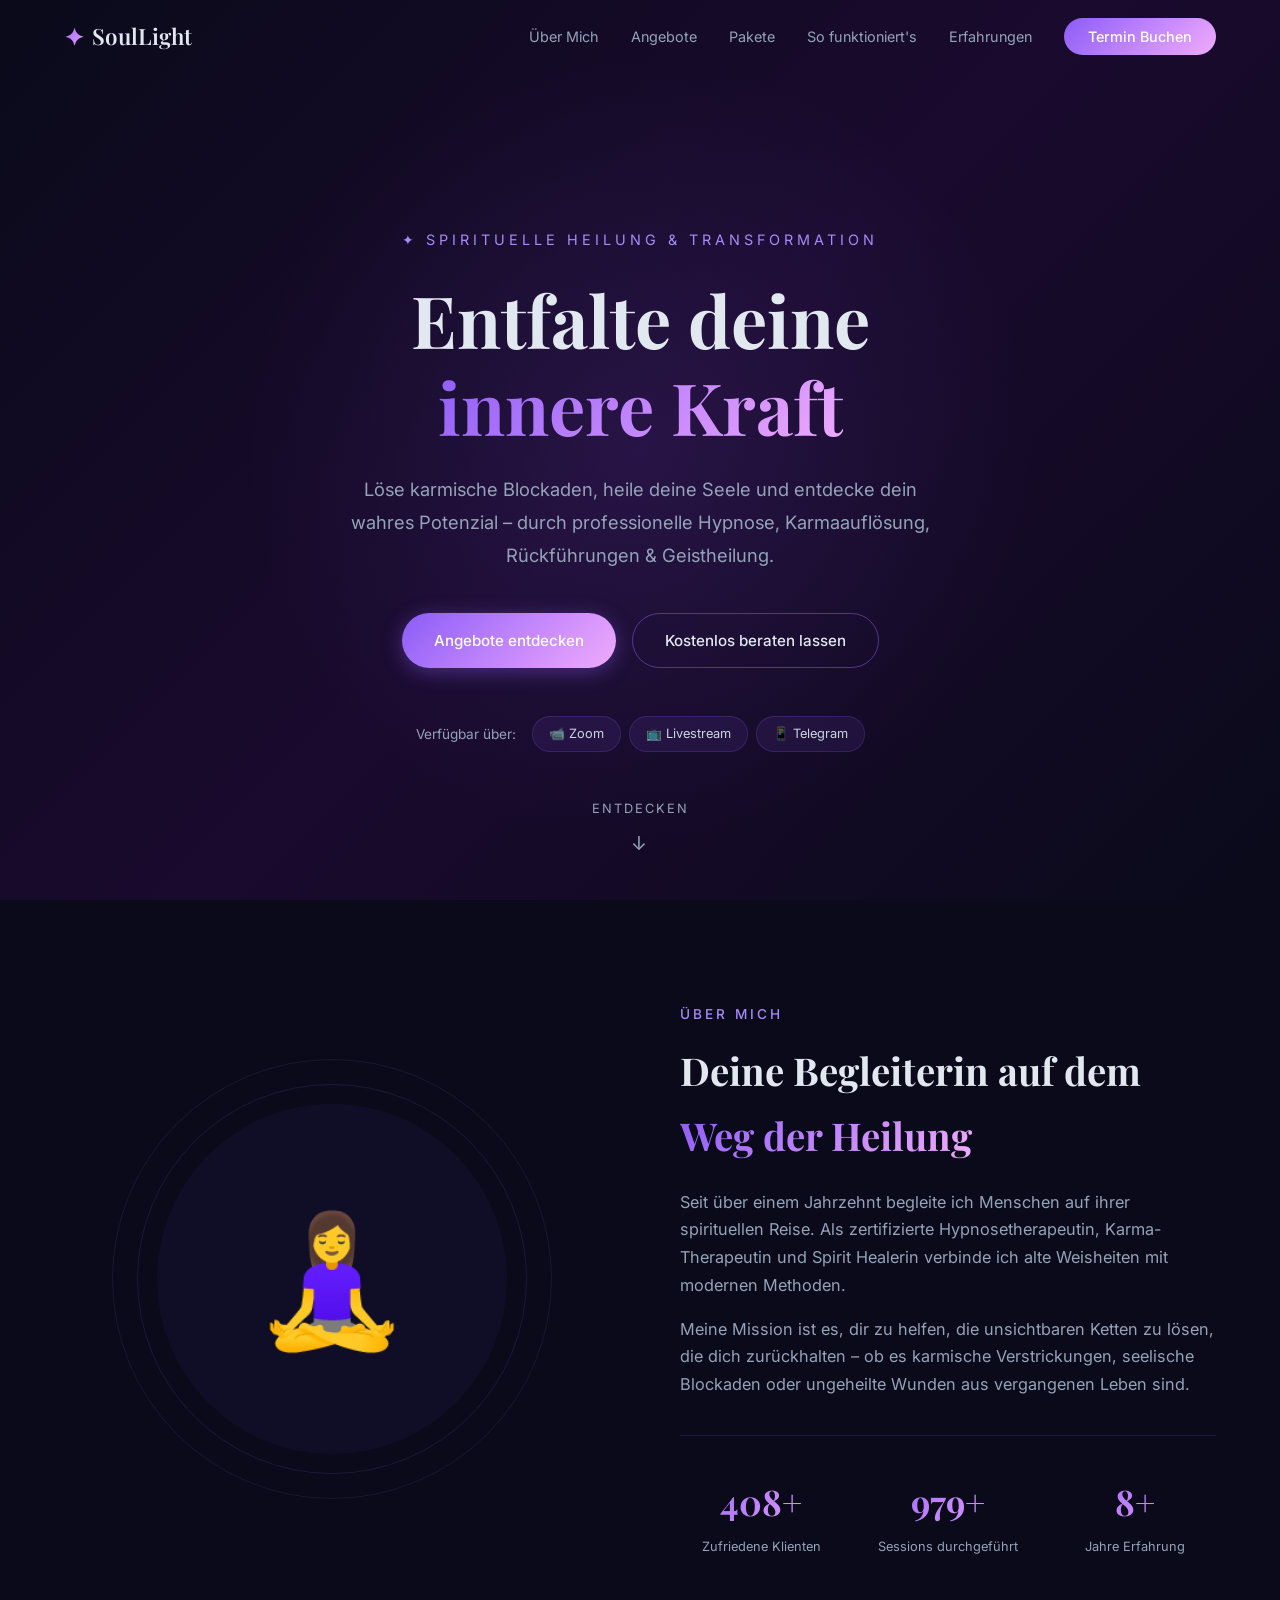
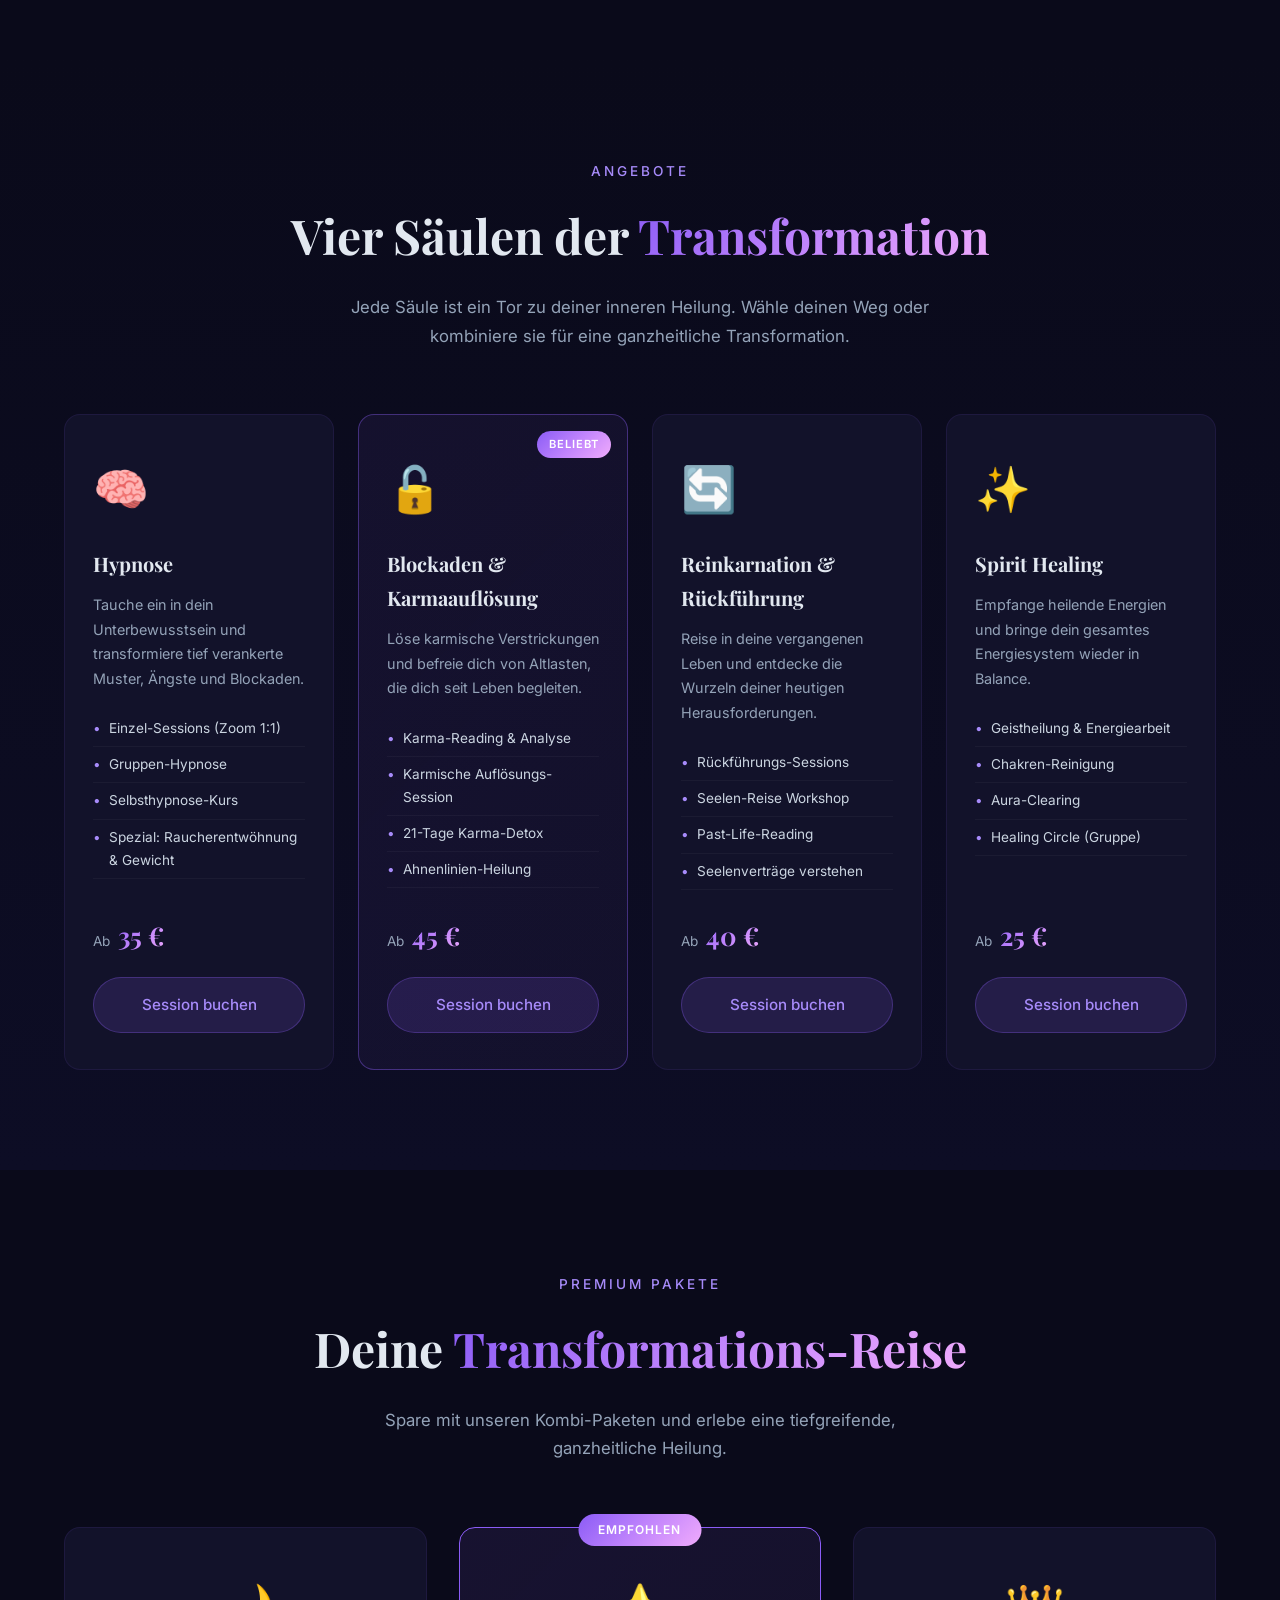
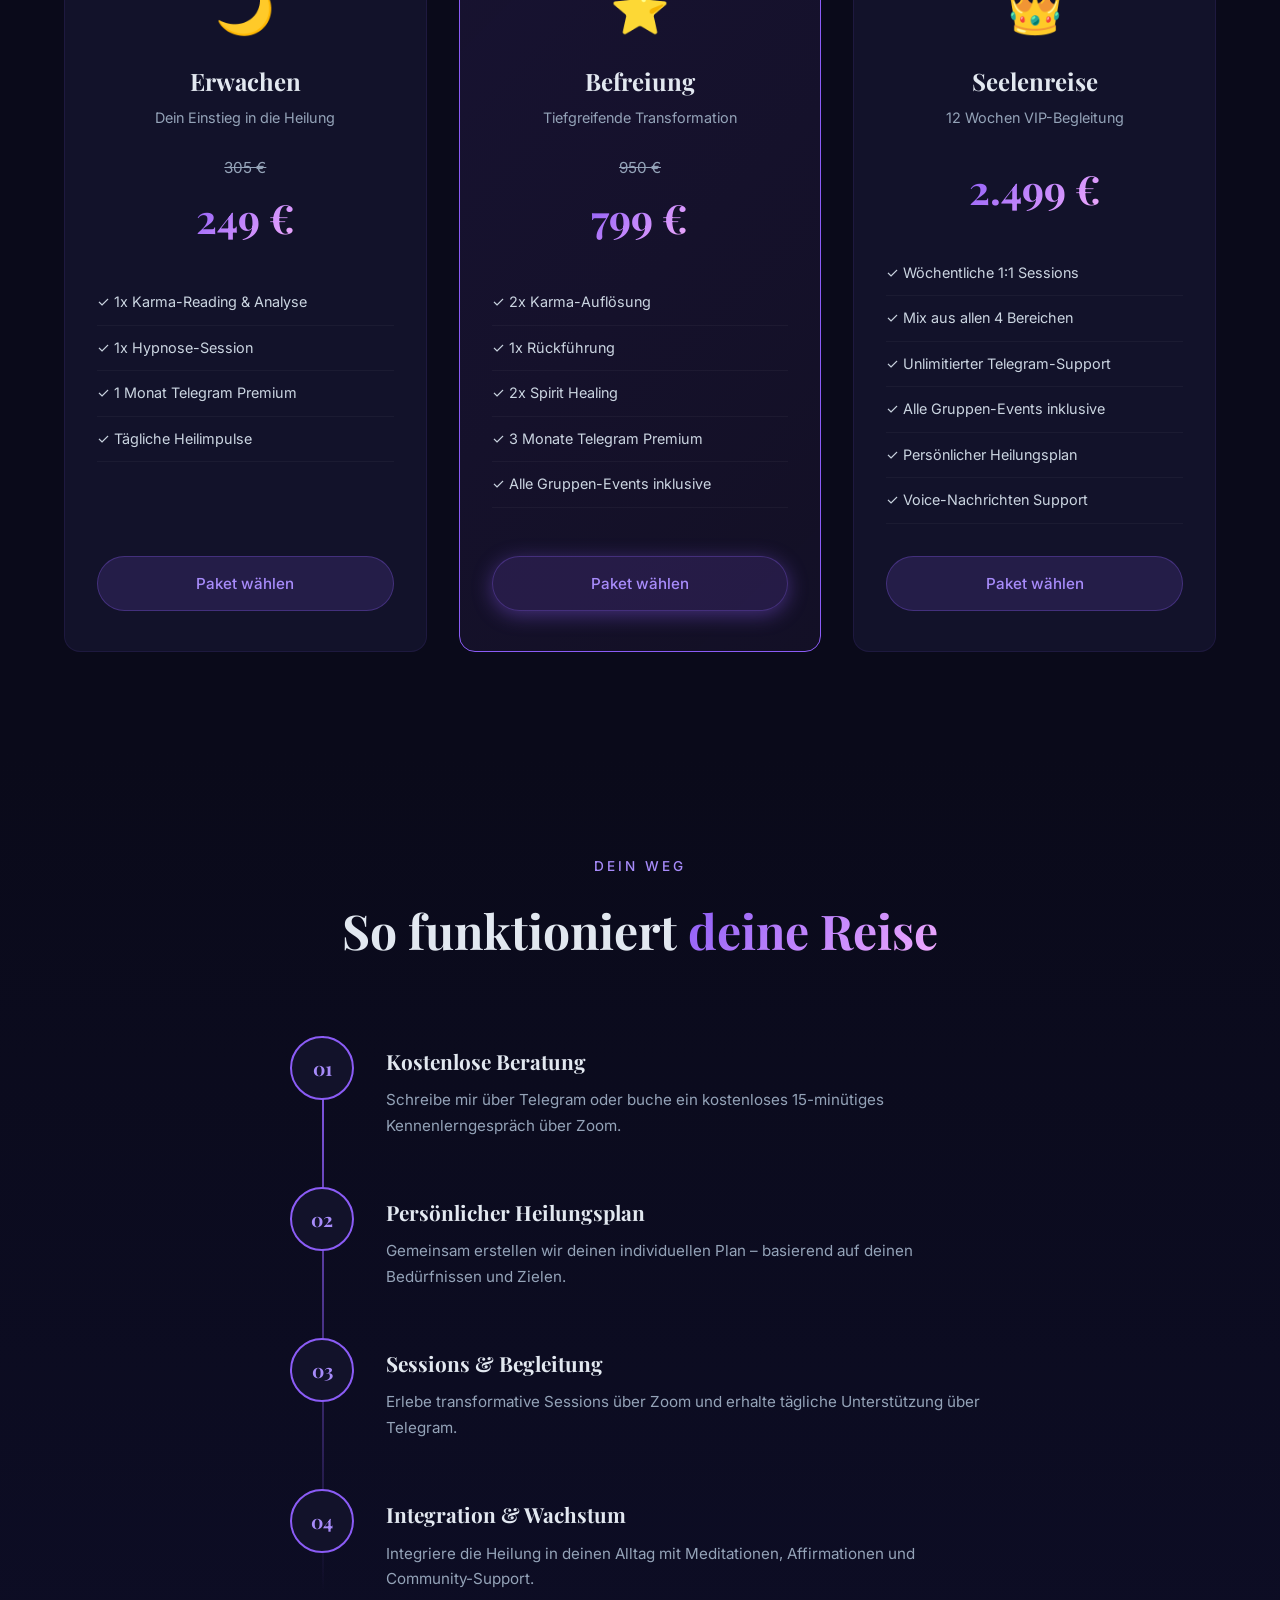
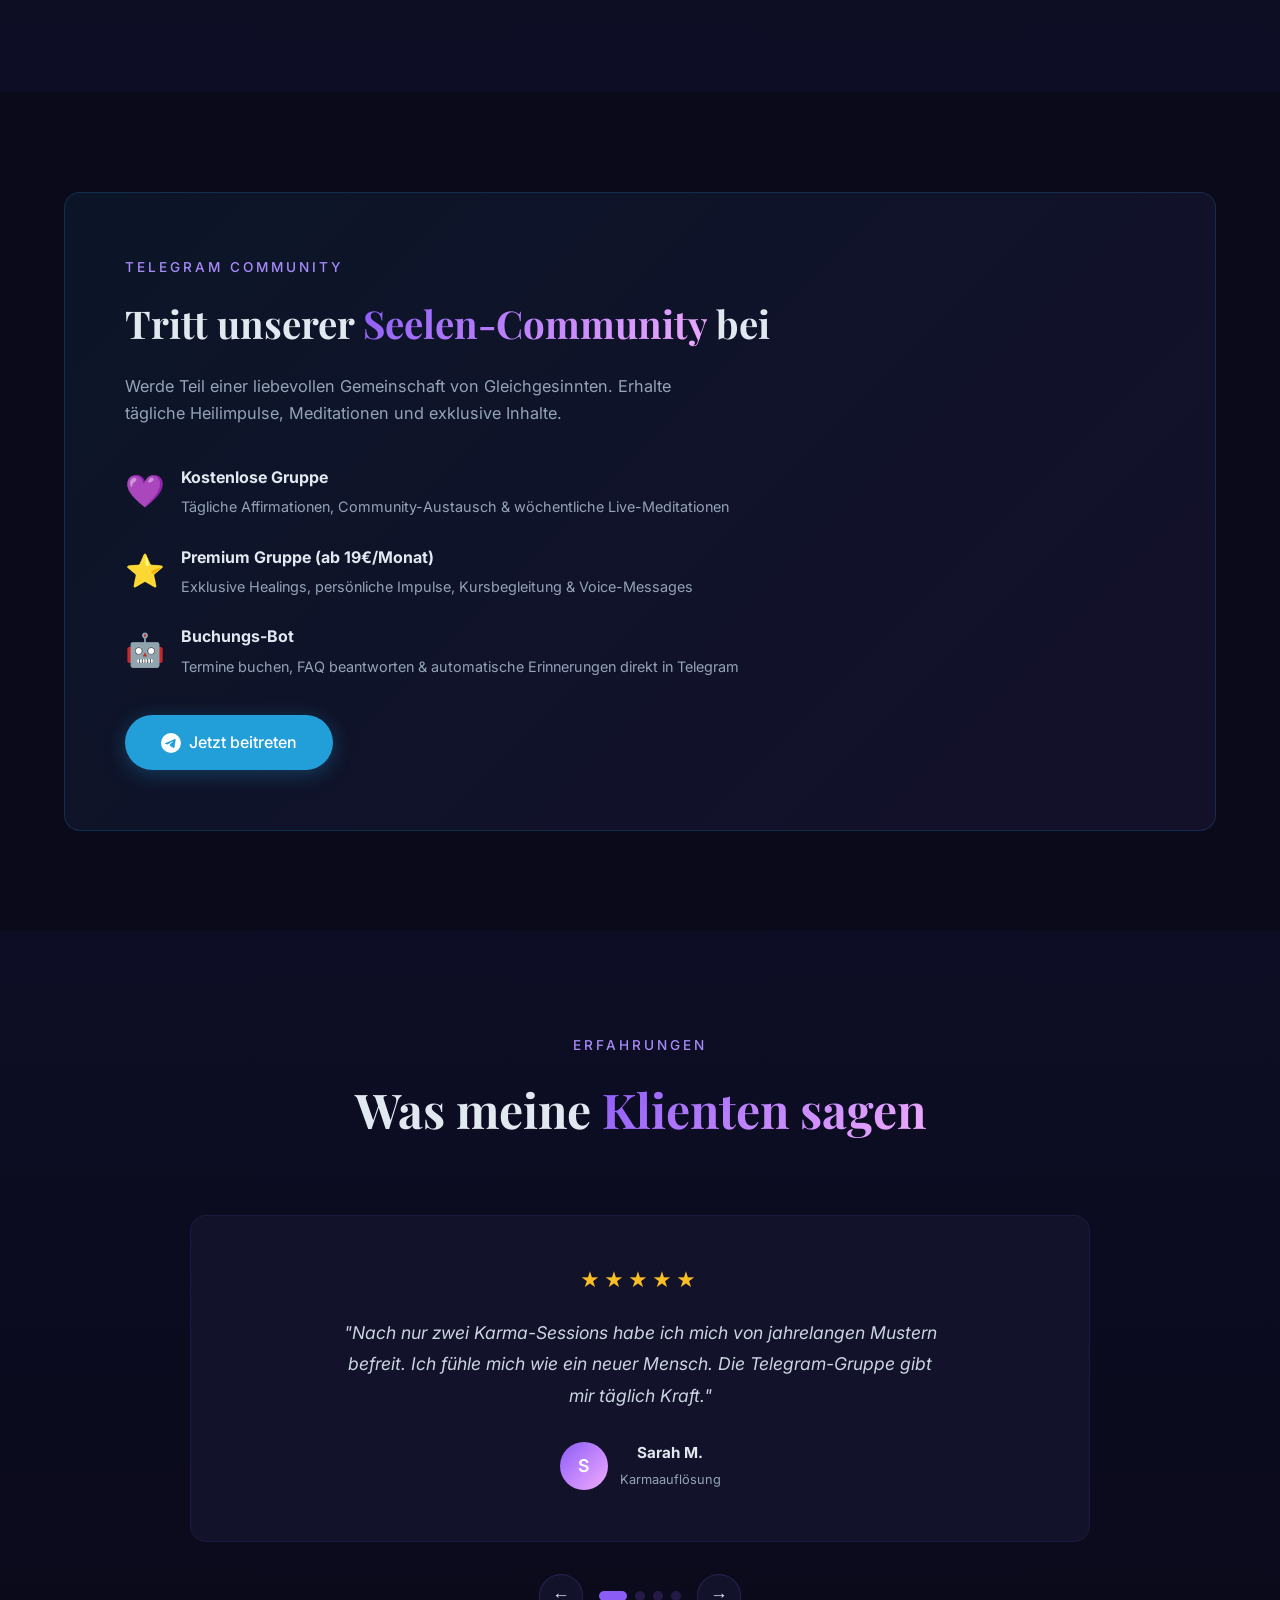
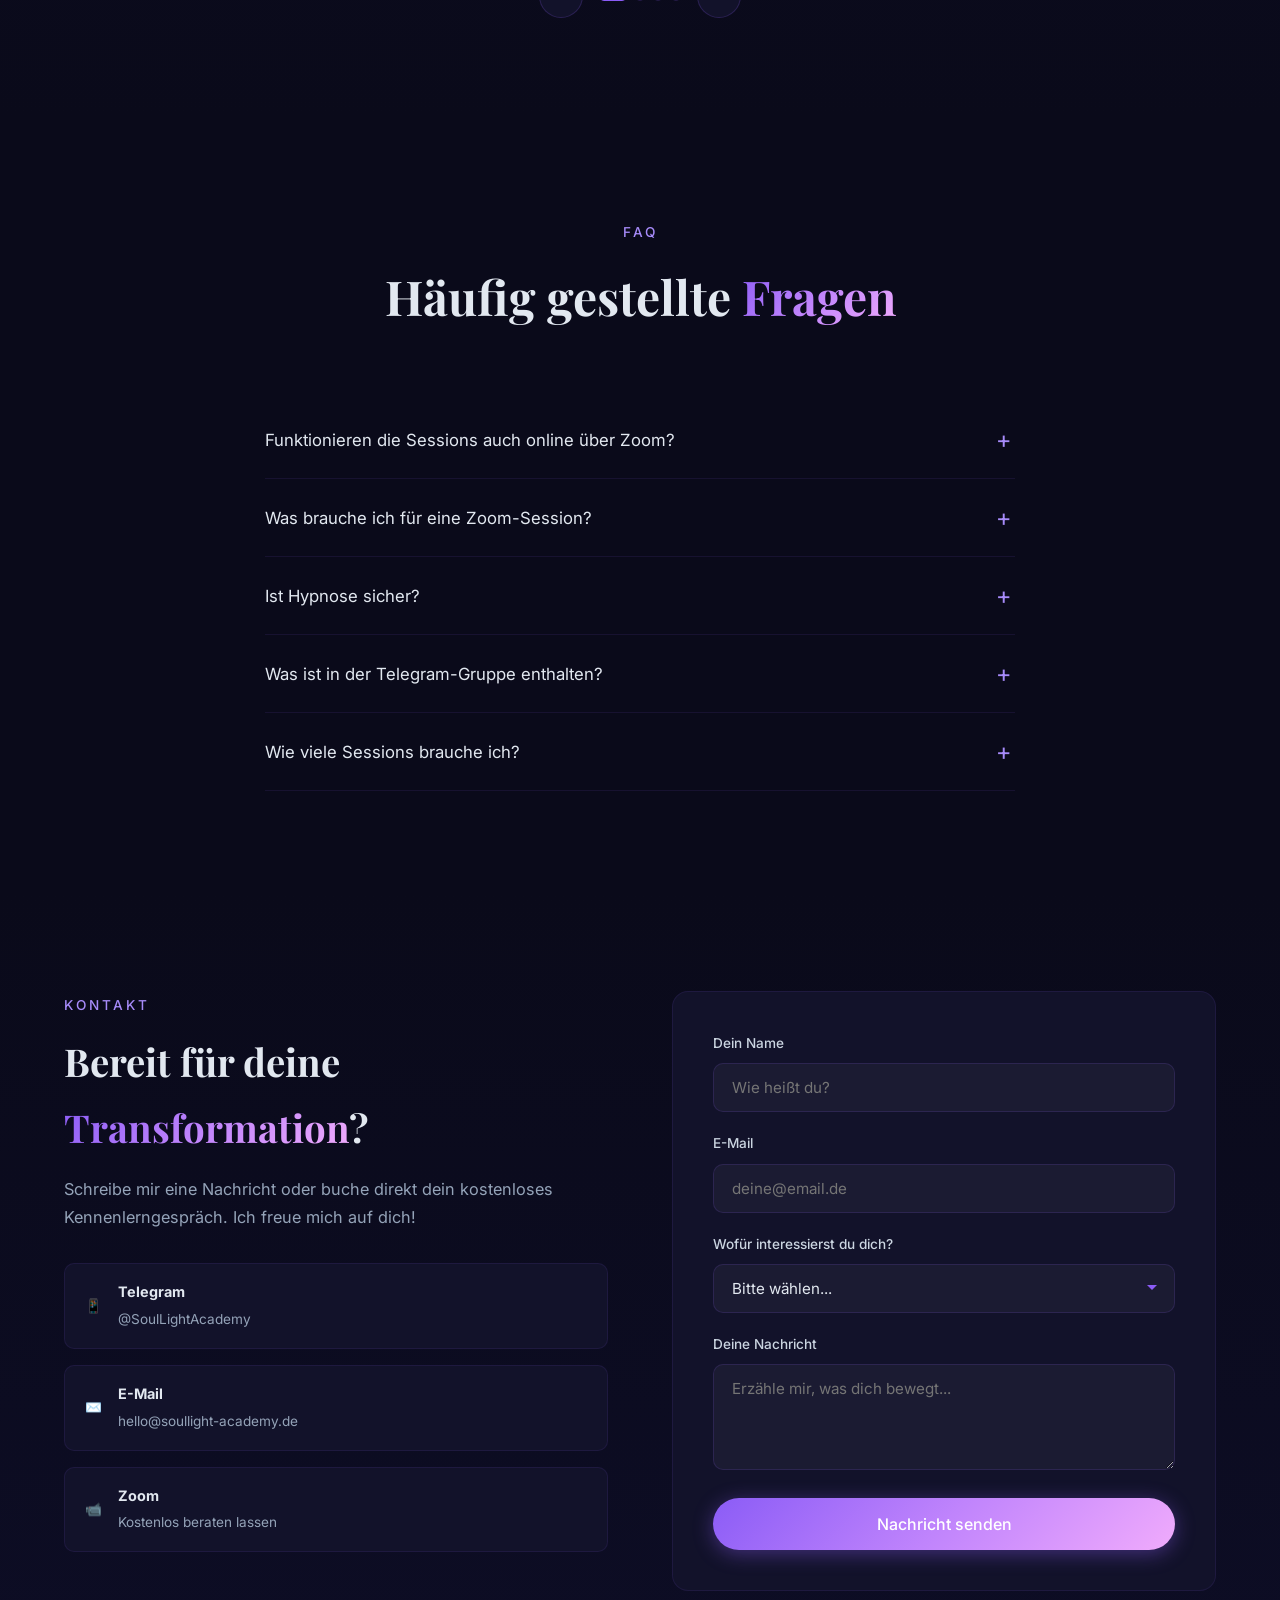
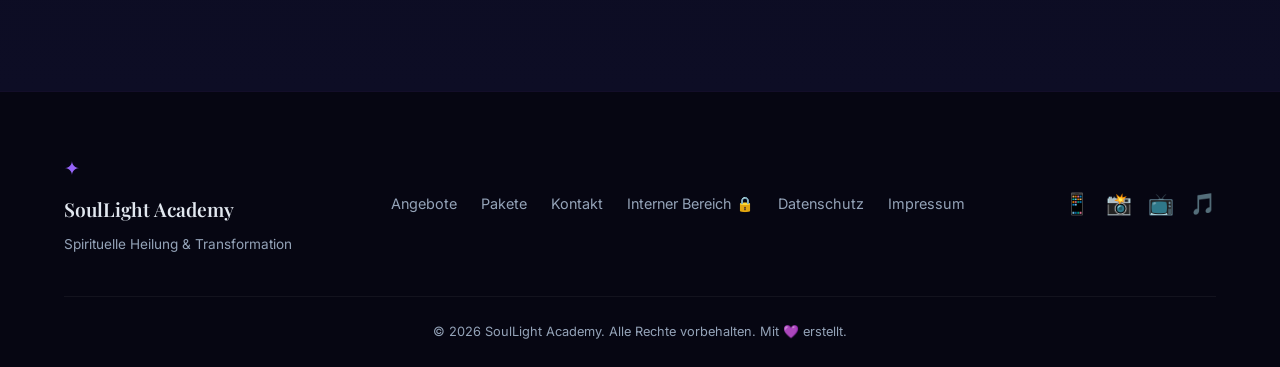
==== commit fa049e24: "Add Datenschutz & Impressum pages, update footer links" ====
--- a/index.html
+++ b/index.html
@@ -583,8 +583,8 @@
                     <a href="#packages">Pakete</a>
                     <a href="#contact">Kontakt</a>
                     <a href="login.html">Interner Bereich 🔒</a>
-                    <a href="#">Datenschutz</a>
-                    <a href="#">Impressum</a>
+                    <a href="datenschutz.html">Datenschutz</a>
+                    <a href="impressum.html">Impressum</a>
                 </div>
                 <div class="footer-social">
                     <a href="https://t.me/SoulLightAcademy" aria-label="Telegram" target="_blank">📱</a>
